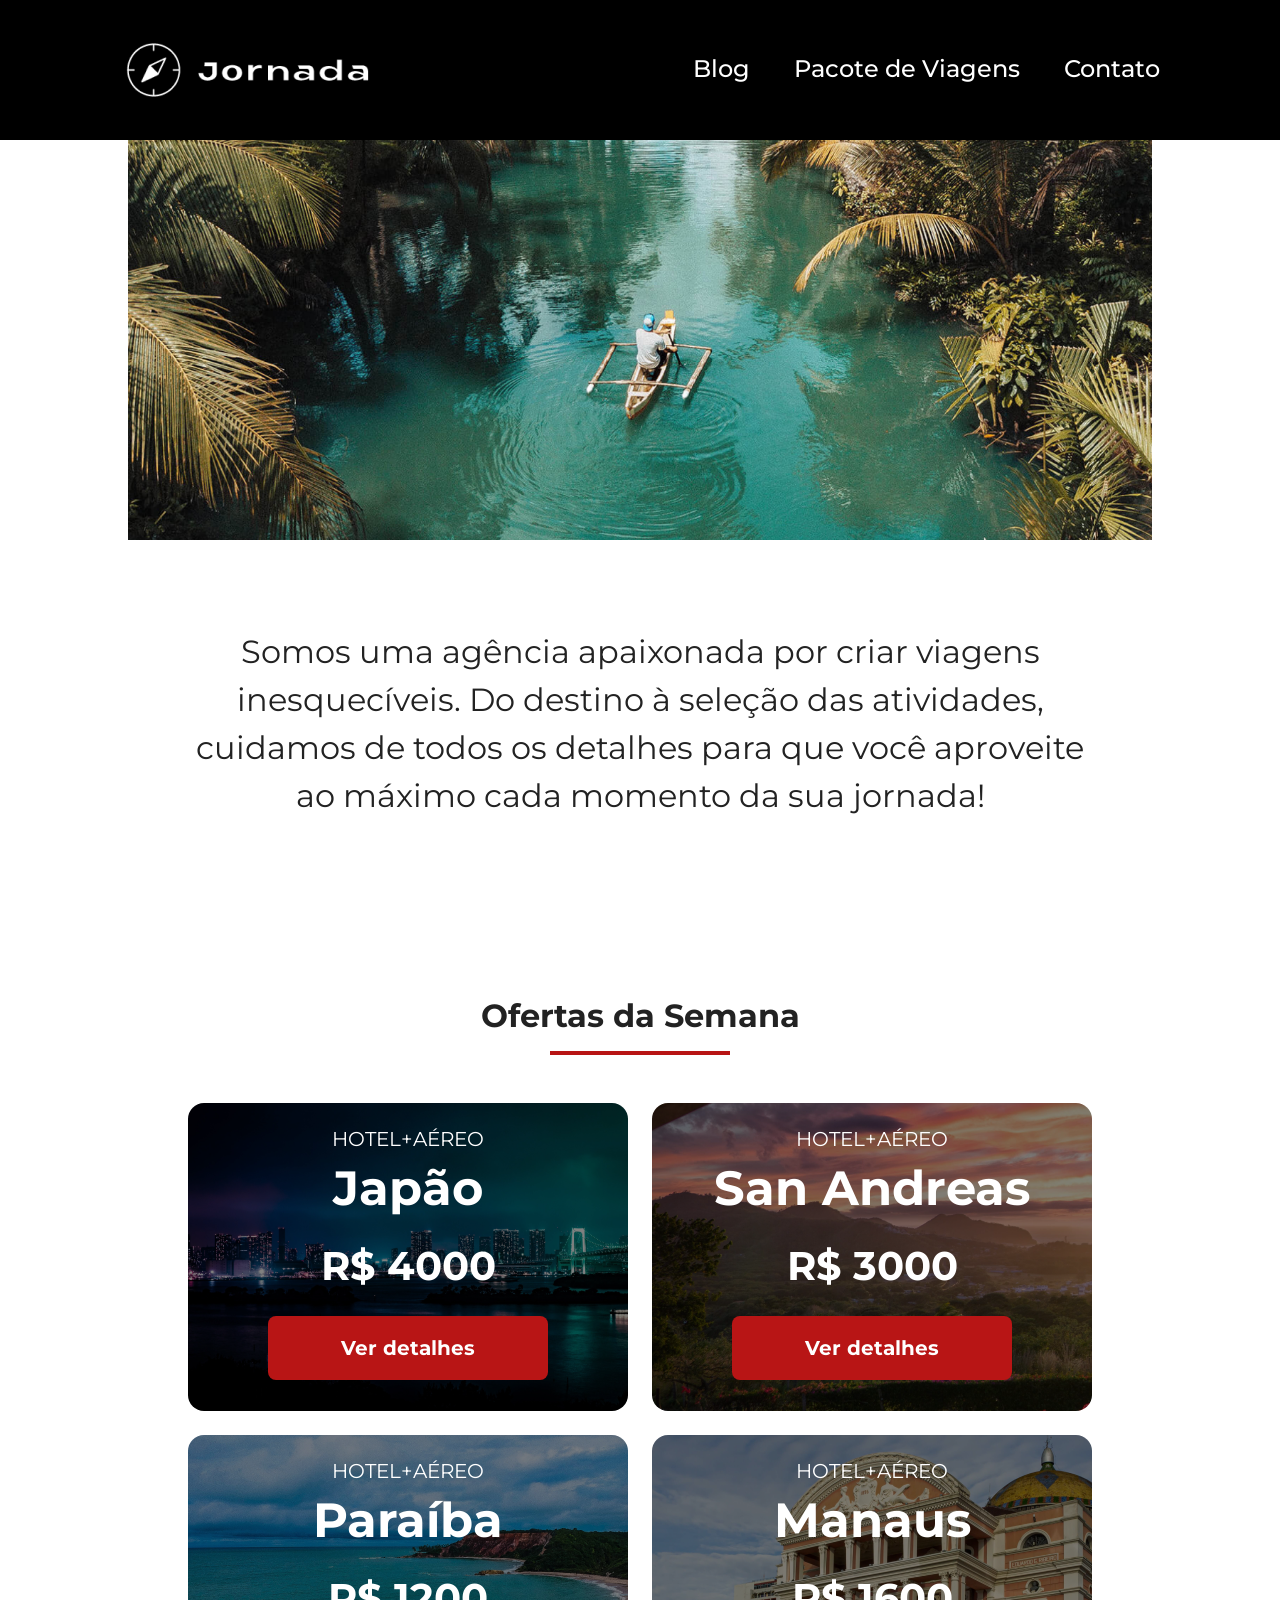
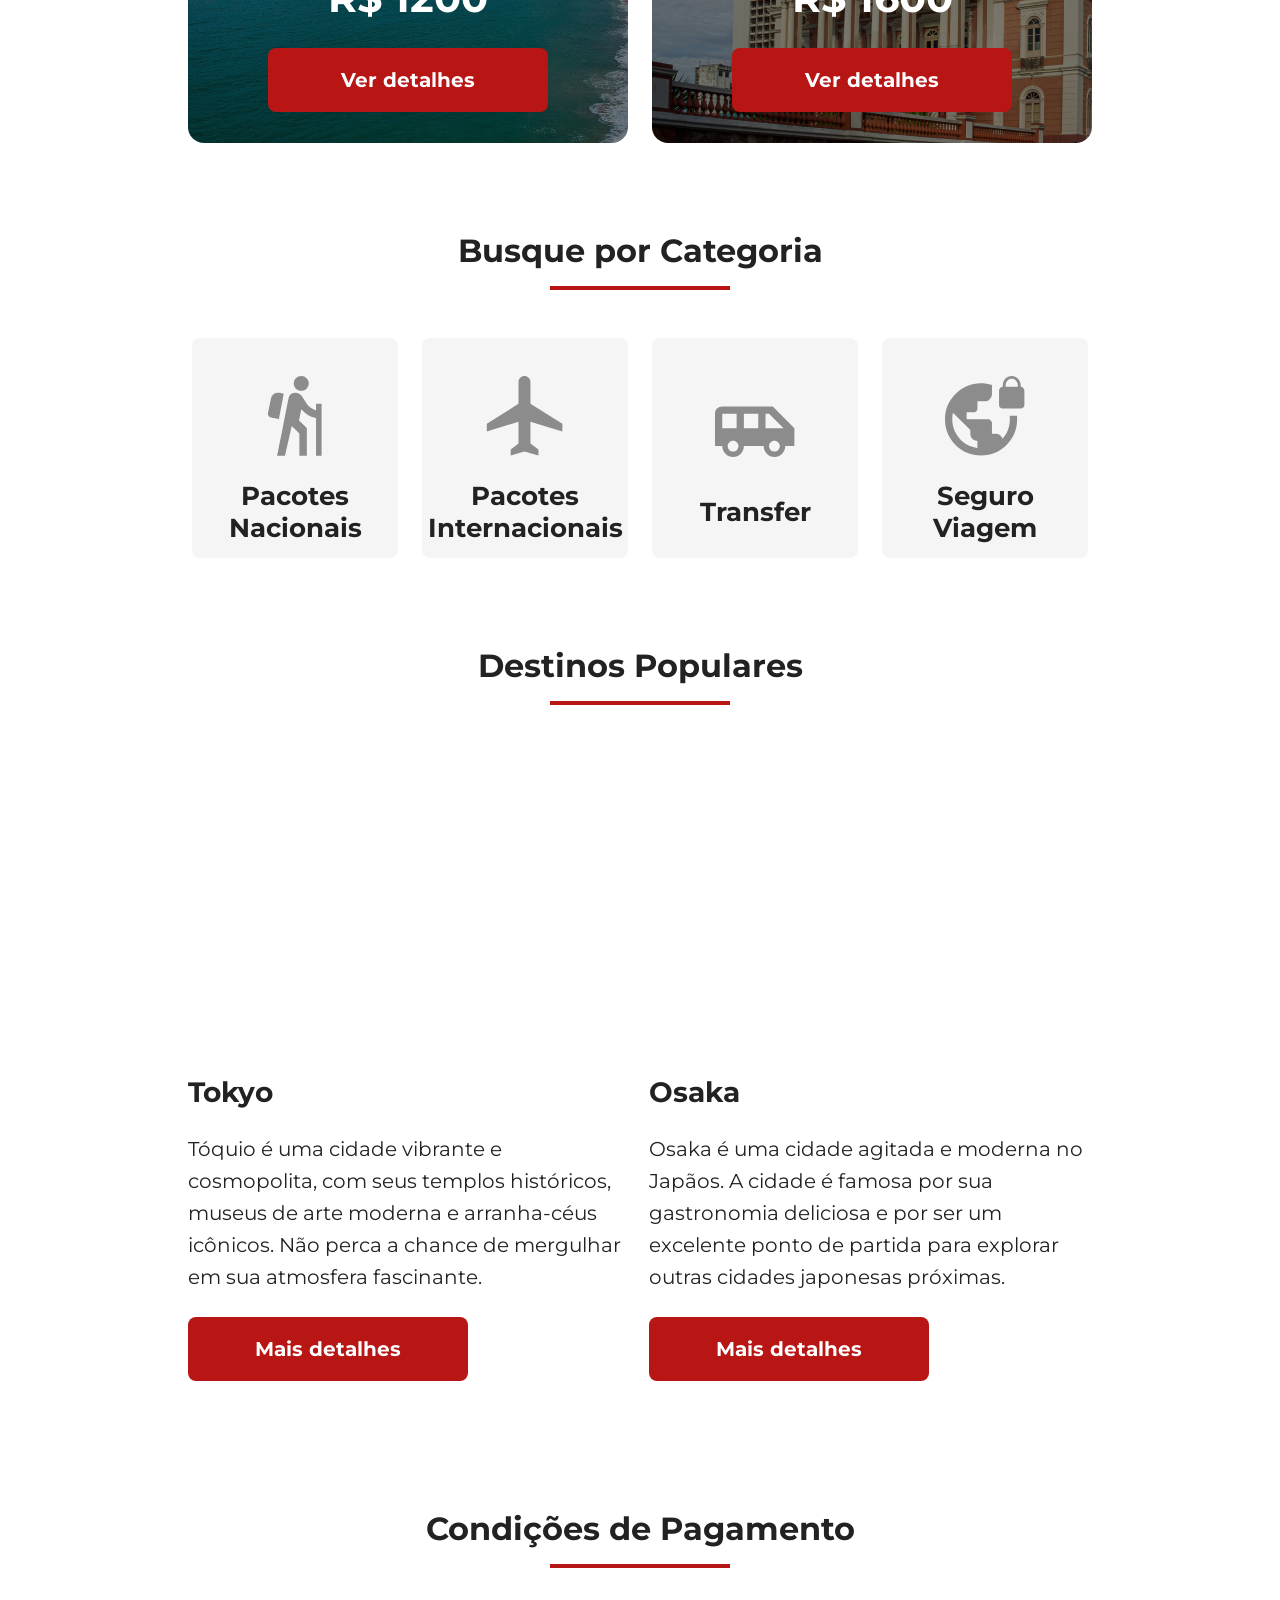
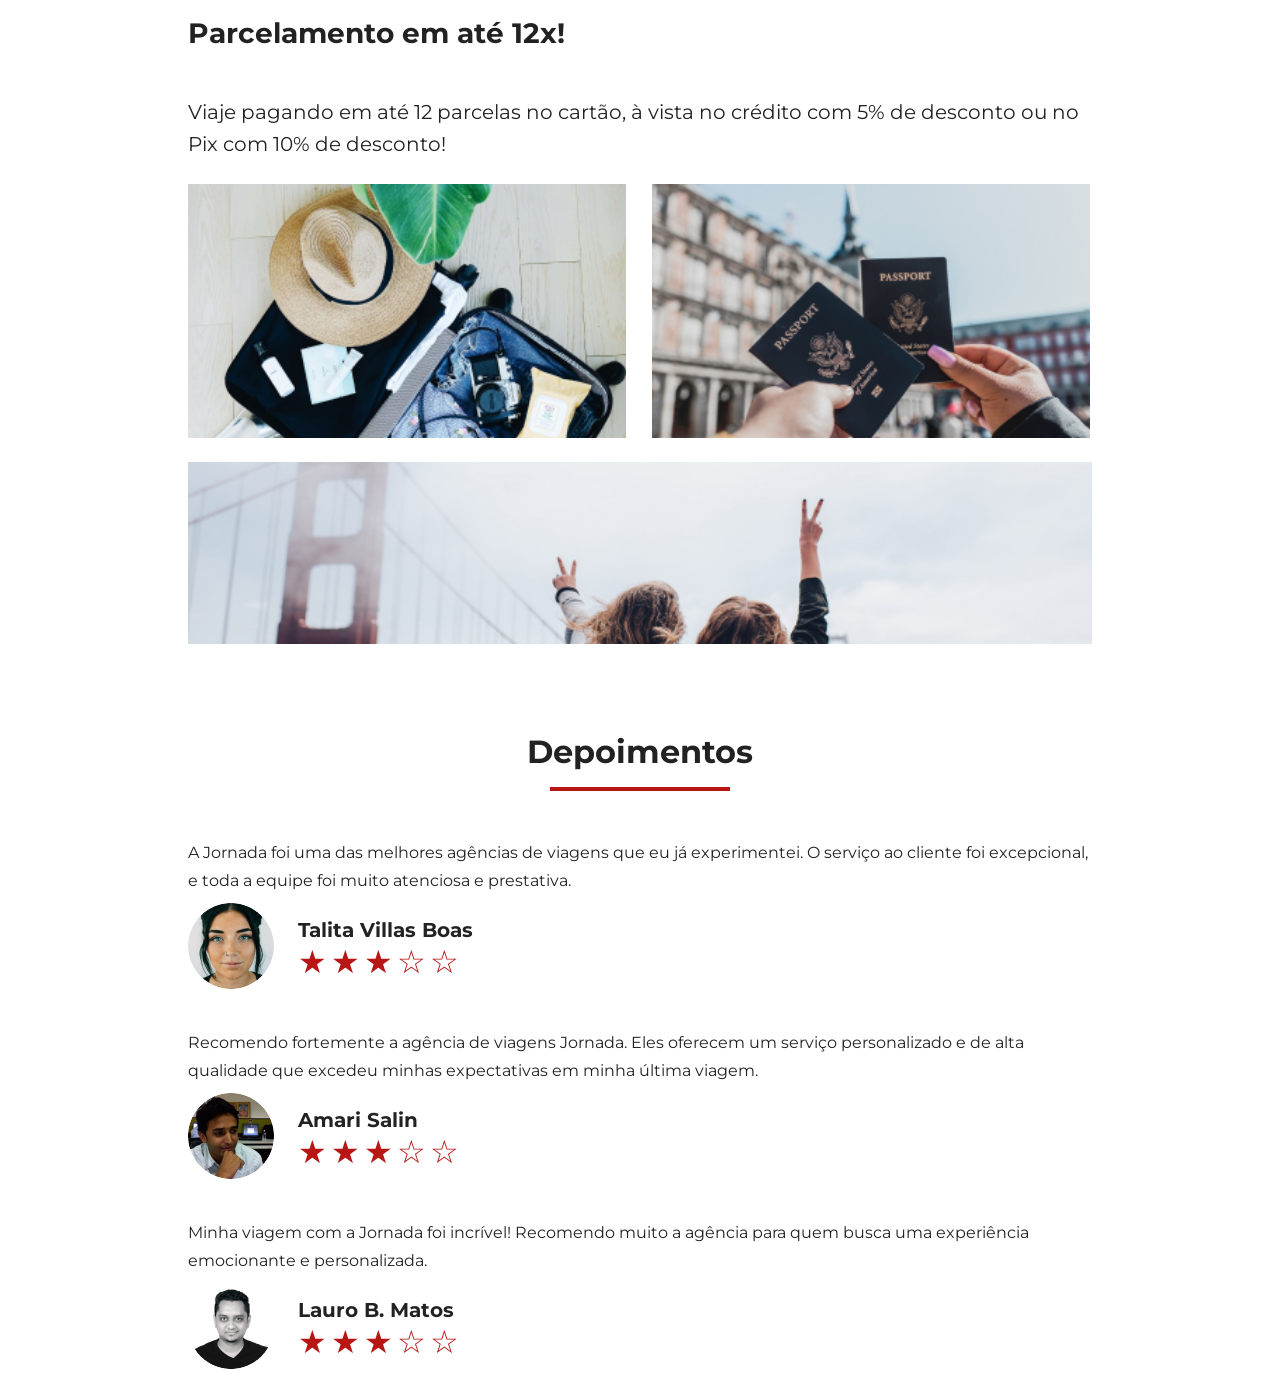
==== index.html @ c91ae0e6 "ajusta CSS global e finaliza estilo Mobile" ====
<!doctype html>
<html lang="pt-BR">
  <head>
    <meta charset="UTF-8" />
    <meta name="viewport" content="width=device-width, initial-scale=1.0" />

    <!-- CSS de estilização personalizada -->
    <link rel="stylesheet" href="./css/style.css" />

    <title>Jornada Viagens</title>
  </head>

  <body>
    <header class="main-header">
      <a class="logo" href="index.html" title="Voltar para a página inicial">
        <img
          class="img-mobile"
          src="./img/bussola-jornada-branca.png"
          alt="Bússola do logo Jornada Viagens na cor branca"
        />
        <img
          class="img-desktop"
          src="./img//bussola-texto-jornada-branca.png"
          alt="Logo Jornada Viagens na cor branca"
        />
      </a>

      <div class="navigation-menu">
        <!-- Checkbox para exibir ou ocultar menu -->
        <label for="menu">
          <img src="./img/menu.png" alt="menu" />
        </label>
        <input type="checkbox" id="menu" hidden />

        <!-- Menu de navegação -->
        <nav>
          <ul class="list-links">
            <li>
              <a href="blog.html" target="_blank" title="Acessar Blog">
                Blog
              </a>
            </li>
            <li>
              <a
                href="pacotes.html"
                target="_blank"
                title="Acessar Pacotes de Viagem"
              >
                Pacote de Viagens
              </a>
            </li>
            <li>
              <a href="contato.html" target="_blank" title="Acessar Contato">
                Contato
              </a>
            </li>
          </ul>
        </nav>
      </div>
    </header>

    <session class="hero">
      <div class="hero-img"></div>
      <h2>
        Somos uma agência apaixonada por criar viagens inesquecíveis. Do destino
        à seleção das atividades, cuidamos de todos os detalhes para que você
        aproveite ao máximo cada momento da sua jornada!
      </h2>
    </session>

    <session class="offers">
      <div class="section-title">
        <h2>Ofertas da Semana</h2>
        <hr />
      </div>

      <div class="offers-cards">
        <article class="card japao">
          <header>
            <p>HOTEL+AÉREO</p>
            <h3>
              Japão <br />
              <span>R$ 4000</span>
            </h3>
          </header>
          <footer>
            <a href="#" class="button">Ver detalhes</a>
          </footer>
        </article>

        <article class="card san-andreas">
          <header>
            <p>HOTEL+AÉREO</p>
            <h3>
              San Andreas <br />
              <span>R$ 3000</span>
            </h3>
          </header>
          <footer>
            <a href="#" class="button">Ver detalhes</a>
          </footer>
        </article>

        <article class="card paraiba">
          <header>
            <p>HOTEL+AÉREO</p>
            <h3>
              Paraíba <br />
              <span>R$ 1200</span>
            </h3>
          </header>
          <footer>
            <a href="#" class="button">Ver detalhes</a>
          </footer>
        </article>

        <article class="card manaus">
          <header>
            <p>HOTEL+AÉREO</p>
            <h3>
              Manaus <br />
              <span>R$ 1600</span>
            </h3>
          </header>
          <footer>
            <a href="#" class="button">Ver detalhes</a>
          </footer>
        </article>
      </div>
    </session>

    <session class="categories">
      <div class="section-title">
        <h2>Busque por Categoria</h2>
        <hr />
      </div>

      <div class="categories-cards">
        <article class="category">
          <a href="#" title="Acessar categoria Pacotes Nacionais">
            <img
              src="./img/icon-pacotes-nacionais.svg"
              alt="Ícone de andarilho"
            />
            <h3 class="content-title">Pacotes Nacionais</h3>
          </a>
        </article>

        <article class="category">
          <a href="#" title="Acessar categoria Pacotes Internacionais">
            <img
              src="./img/icon-pacotes-internacionais.svg"
              alt="Ícone de avião"
            />
            <h3 class="content-title">Pacotes Internacionais</h3>
          </a>
        </article>

        <article class="category">
          <a href="#" title="Acessar categoria Transporte">
            <img src="./img/icon-transfer.svg" alt="Ícone de transporte" />
            <h3 class="content-title">Transfer</h3>
          </a>
        </article>

        <article class="category">
          <a href="#" title="Acessar categoria Seguro Viagem">
            <img src="./img/icon-insurance.svg" alt="Ícone segurança" />
            <h3 class="content-title">Seguro Viagem</h3>
          </a>
        </article>
      </div>
    </session>

    <session class="popular">
      <div class="section-title">
        <h2>Destinos Populares</h2>
        <hr />
      </div>

      <div class="popular-cards">
        <article class="popular-destination">
          <div class="popular-img tokyo"></div>
          <h3 class="content-title">Tokyo</h3>
          <p class="content-text">
            Tóquio é uma cidade vibrante e cosmopolita, com seus templos
            históricos, museus de arte moderna e arranha-céus icônicos. Não
            perca a chance de mergulhar em sua atmosfera fascinante.
          </p>
          <a href="#" title="Acessar mais detalhes de Tokio">Mais detalhes</a>
        </article>

        <article class="popular-destination">
          <div class="popular-img osaka"></div>
          <h3 class="content-title">Osaka</h3>
          <p class="content-text">
            Osaka é uma cidade agitada e moderna no Japãos. A cidade é famosa
            por sua gastronomia deliciosa e por ser um excelente ponto de
            partida para explorar outras cidades japonesas próximas.
          </p>
          <a href="#" title="Acessar mais detalhes de Osaka">Mais detalhes</a>
        </article>
      </div>
    </session>

    <session class="payments">
      <div class="section-title">
        <h2>Condições de Pagamento</h2>
        <hr />
      </div>

      <div class="payments-main">
        <div class="text-content">
          <h3 class="content-title">Parcelamento em até 12x!</h3>
          <p class="content-text">
            Viaje pagando em até 12 parcelas no cartão, à vista no crédito com
            5% de desconto ou no Pix com 10% de desconto!
          </p>
        </div>

        <div class="image-content">
          <div class="image bag"></div>
          <div class="image passport"></div>
          <div class="image people"></div>
        </div>
      </div>
    </session>

    <session class="testimonials">
      <div class="section-title">
        <h2>Depoimentos</h2>
        <hr />
      </div>

      <div class="testemonial-container">
        <article>
          <header>
            <p>
              A Jornada foi uma das melhores agências de viagens que eu já
              experimentei. O serviço ao cliente foi excepcional, e toda a
              equipe foi muito atenciosa e prestativa.
            </p>
          </header>
          <footer>
            <img
              src="./img/Avatar Talita.png"
              alt="Avatar de Talita Villas Boas"
            />
            <div class="profile-content">
              <h4>Talita Villas Boas</h4>
              <div class="rating">
                <span class="star">★</span>
                <span class="star">★</span>
                <span class="star">★</span>
                <span class="star">☆</span>
                <span class="star">☆</span>
              </div>
            </div>
          </footer>
        </article>
        <article>
          <header>
            <p>
              Recomendo fortemente a agência de viagens Jornada. Eles oferecem
              um serviço personalizado e de alta qualidade que excedeu minhas
              expectativas em minha última viagem.
            </p>
          </header>
          <footer>
            <img src="./img/Avatar Amari.png" alt="Avatar de Amari Salin" />
            <div class="profile-content">
              <h4>Amari Salin</h4>
              <div class="rating">
                <span class="star">★</span>
                <span class="star">★</span>
                <span class="star">★</span>
                <span class="star">☆</span>
                <span class="star">☆</span>
              </div>
            </div>
          </footer>
        </article>
        <article>
          <header>
            <p>
              Minha viagem com a Jornada foi incrível! Recomendo muito a agência
              para quem busca uma experiência emocionante e personalizada.
            </p>
          </header>
          <footer>
            <img src="./img/Avatar Lauro.png" alt="Avatar de Lauro B. Matos" />
            <div class="profile-content">
              <h4>Lauro B. Matos</h4>
              <div class="rating">
                <span class="star">★</span>
                <span class="star">★</span>
                <span class="star">★</span>
                <span class="star">☆</span>
                <span class="star">☆</span>
              </div>
            </div>
          </footer>
        </article>
      </div>
    </session>
  </body>
</html>
---- css/style.css ----
@import url(./global.css);
@import url(./header.css);
@import url(./hero.css);
@import url(./offers.css);
@import url(./categories.css);
@import url(./populares.css);
@import url(./payments.css);
@import url(./testemonials.css);
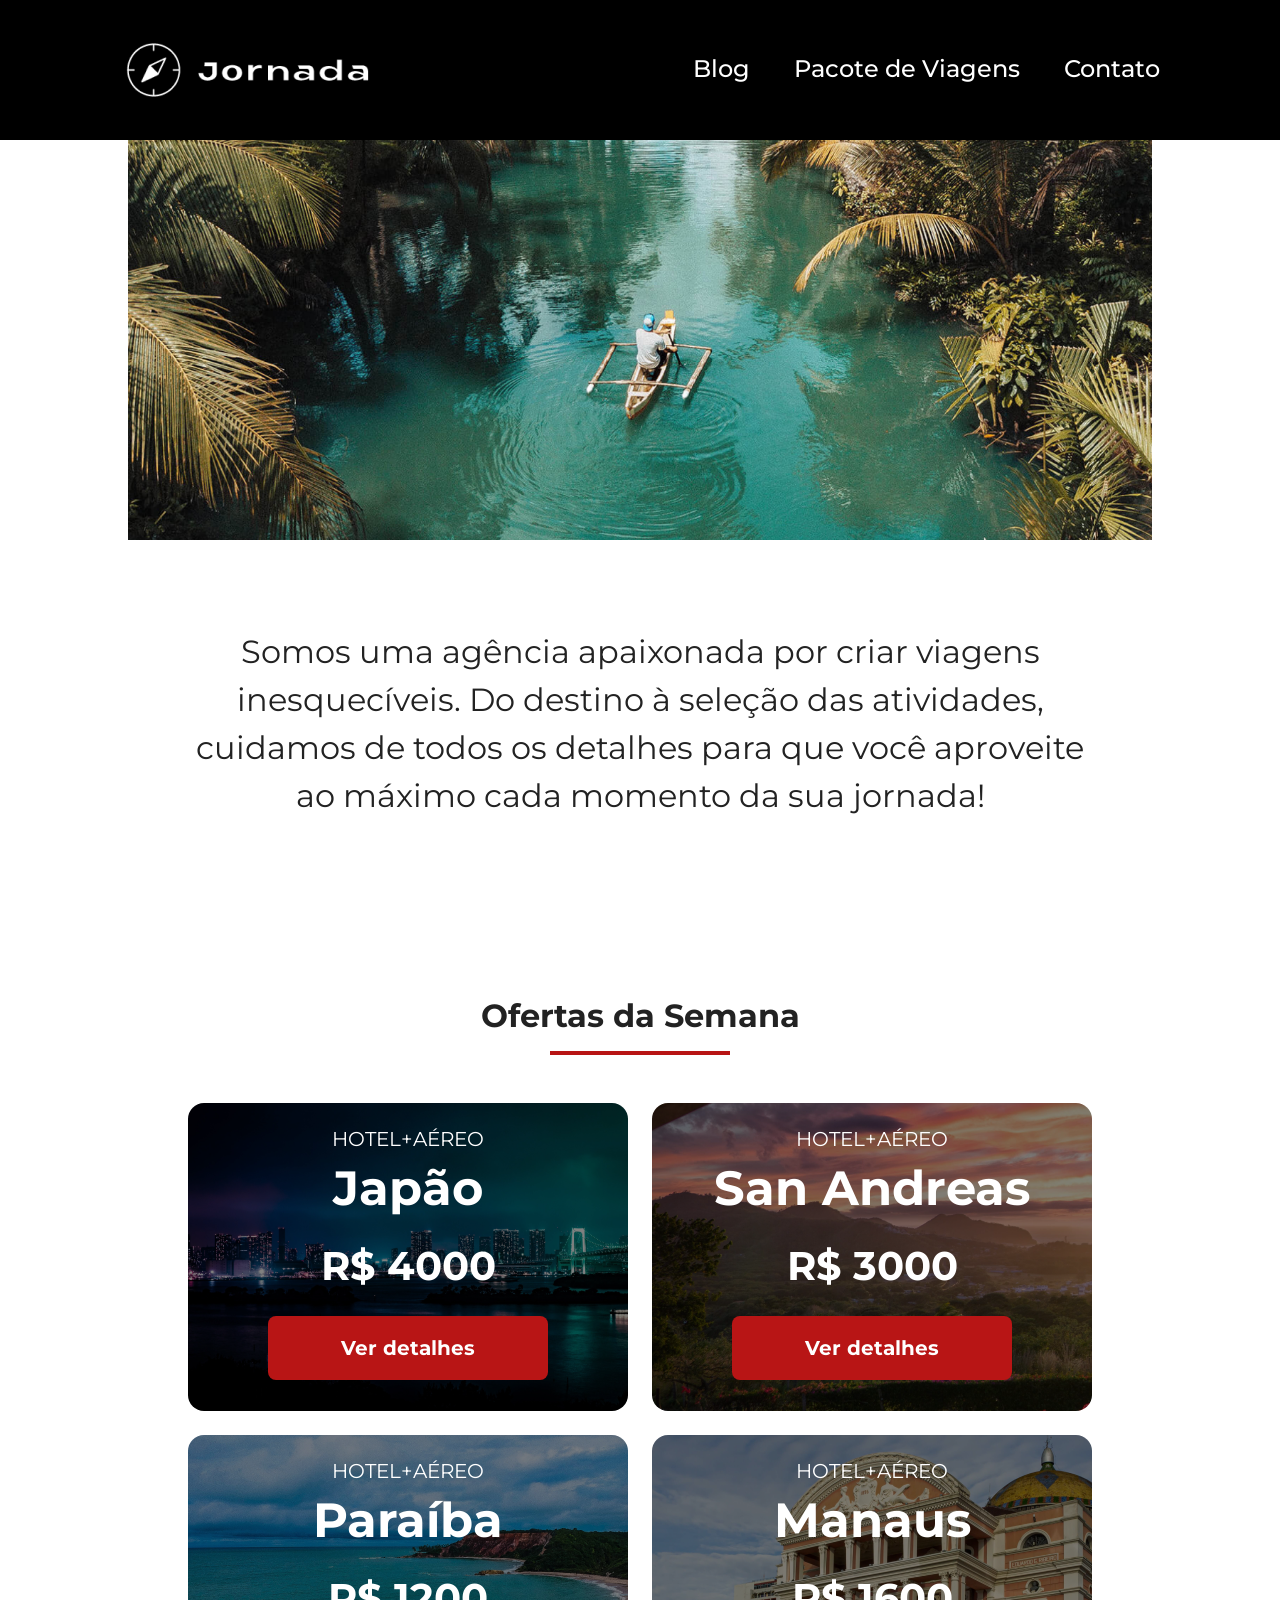
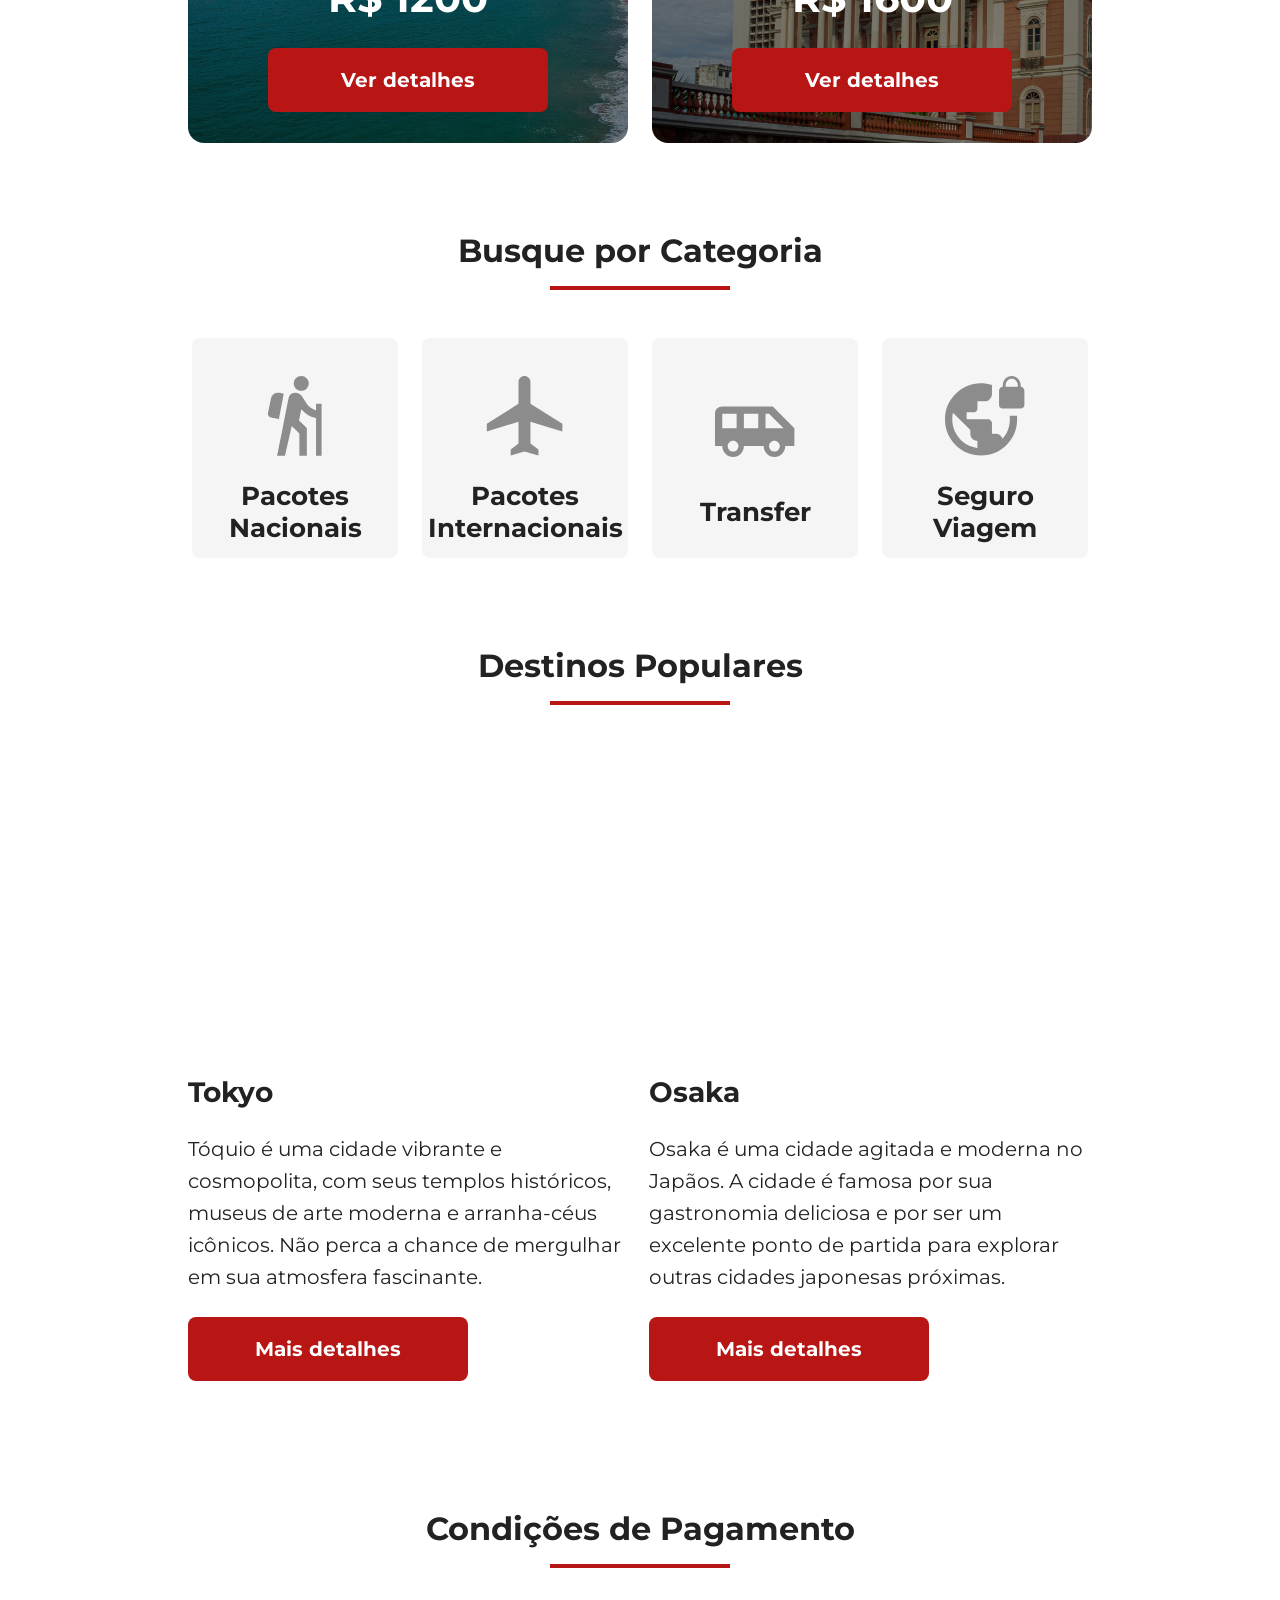
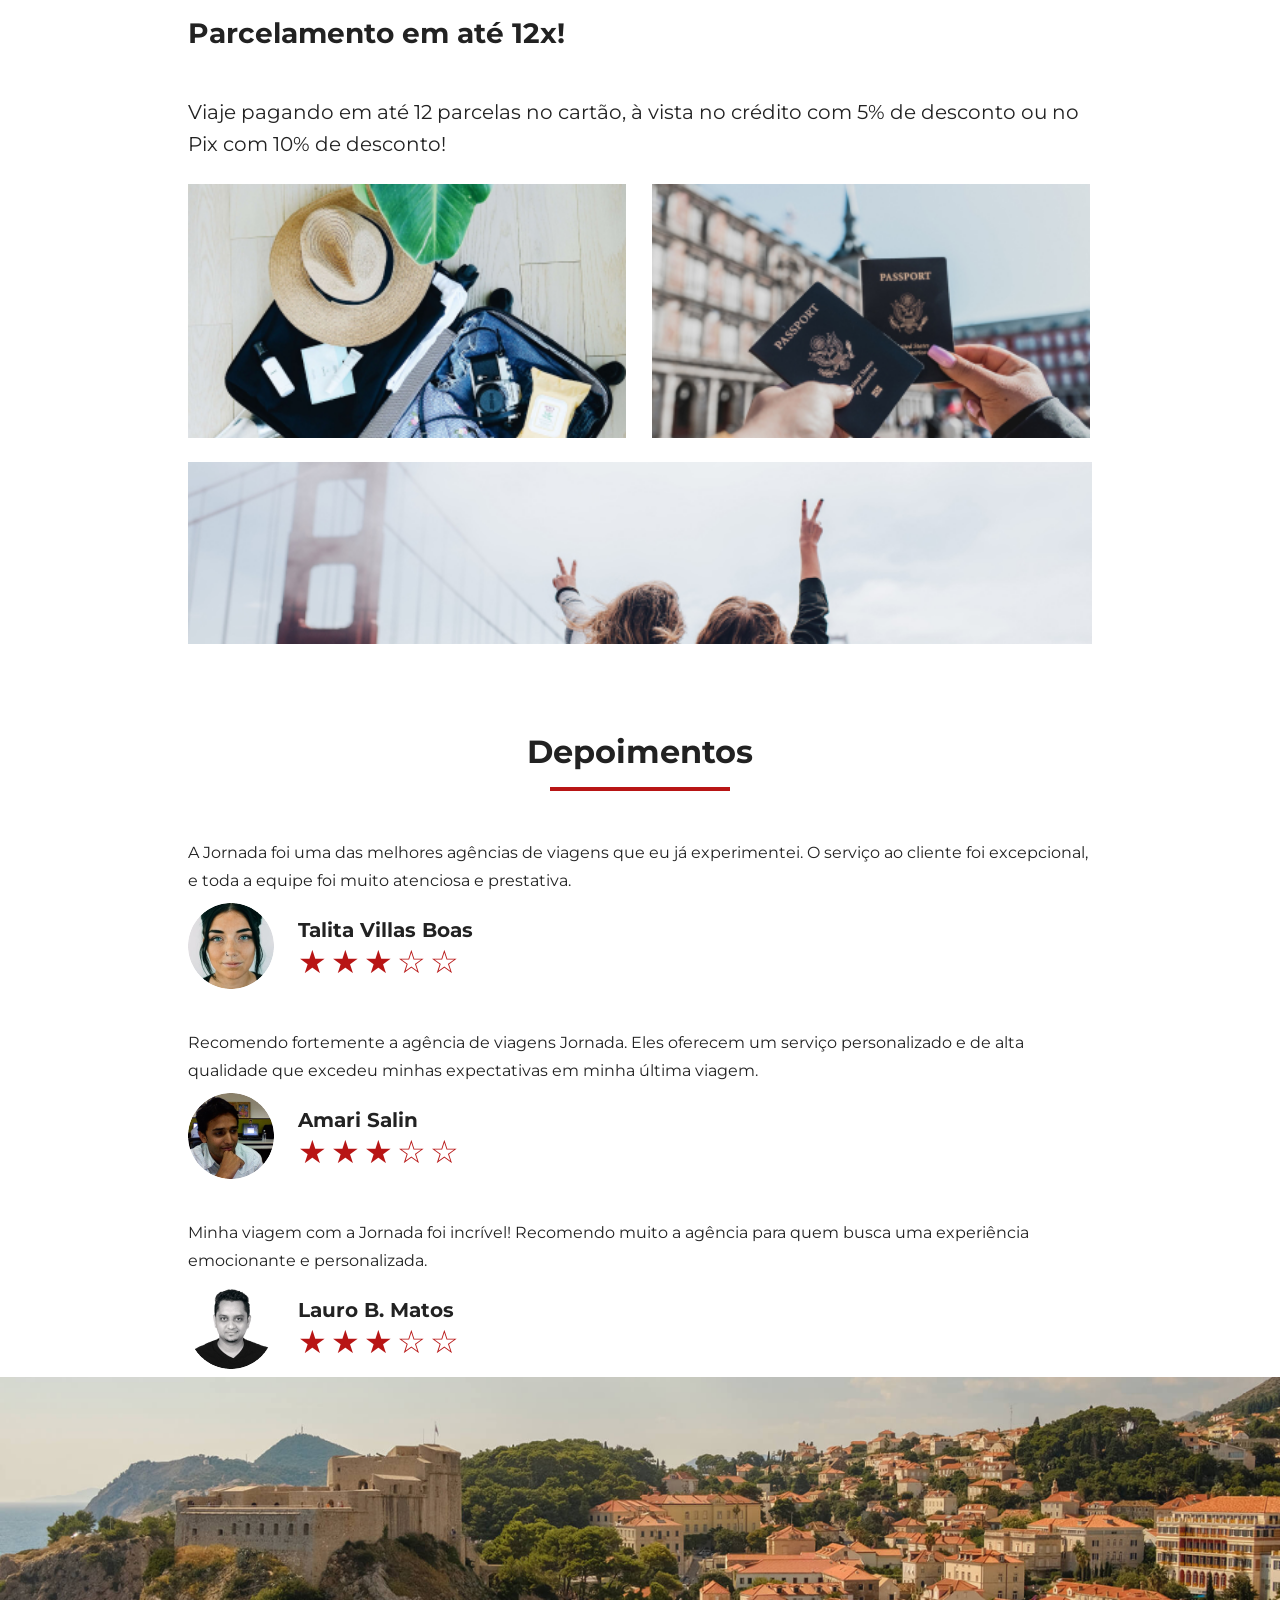
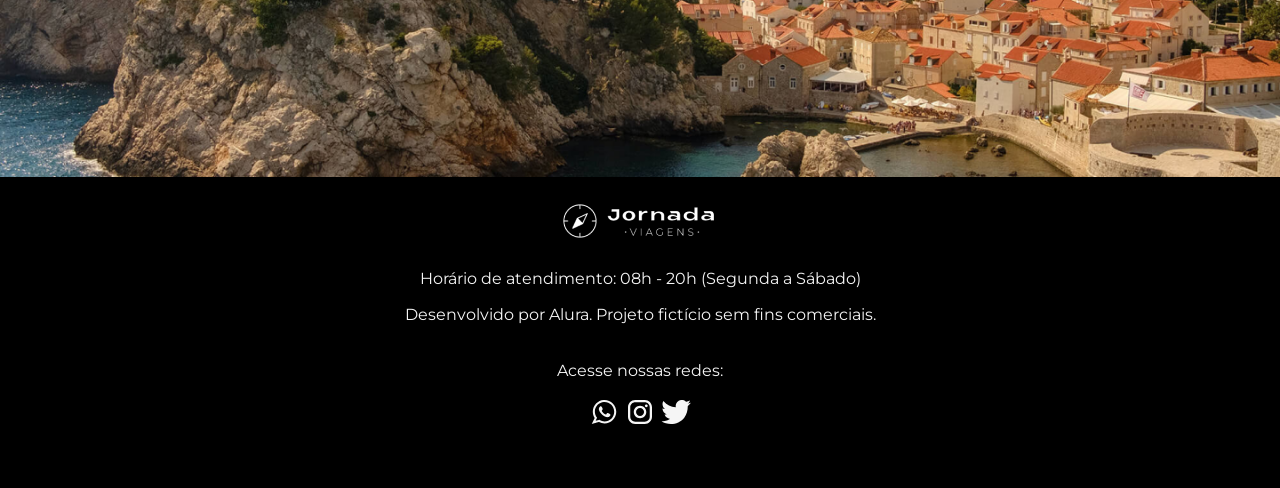
==== commit 3a119870: "Cria imagem e rodape mobile" ====
--- a/index.html
+++ b/index.html
@@ -303,5 +303,28 @@
         </article>
       </div>
     </session>
+
+    <footer class="footer">
+      <div class="footer-img"></div>
+      <div class="footer-container">
+        <div class="footer-info">
+          <img
+            src="./img/Logo-branco.png"
+            alt="Logo do Jornada Viagens branco"
+          />
+          <p>Horário de atendimento: 08h - 20h (Segunda a Sábado)</p>
+          <p>Desenvolvido por Alura. Projeto fictício sem fins comerciais.</p>
+        </div>
+
+        <div class="social">
+          <p>Acesse nossas redes:</p>
+          <div class="social-icons">
+            <img src="./img/whatsapp-icon.svg" alt="Ícone do WhatsApp" />
+            <img src="./img/instagram-icon.svg" alt="Ícone do Instagram" />
+            <img src="./img/twiter-icon.svg" alt="ícone do Twiter" />
+          </div>
+        </div>
+      </div>
+    </footer>
   </body>
 </html>
--- a/css/style.css
+++ b/css/style.css
@@ -6,3 +6,4 @@
 @import url(./populares.css);
 @import url(./payments.css);
 @import url(./testemonials.css);
+@import url(./footer.css);
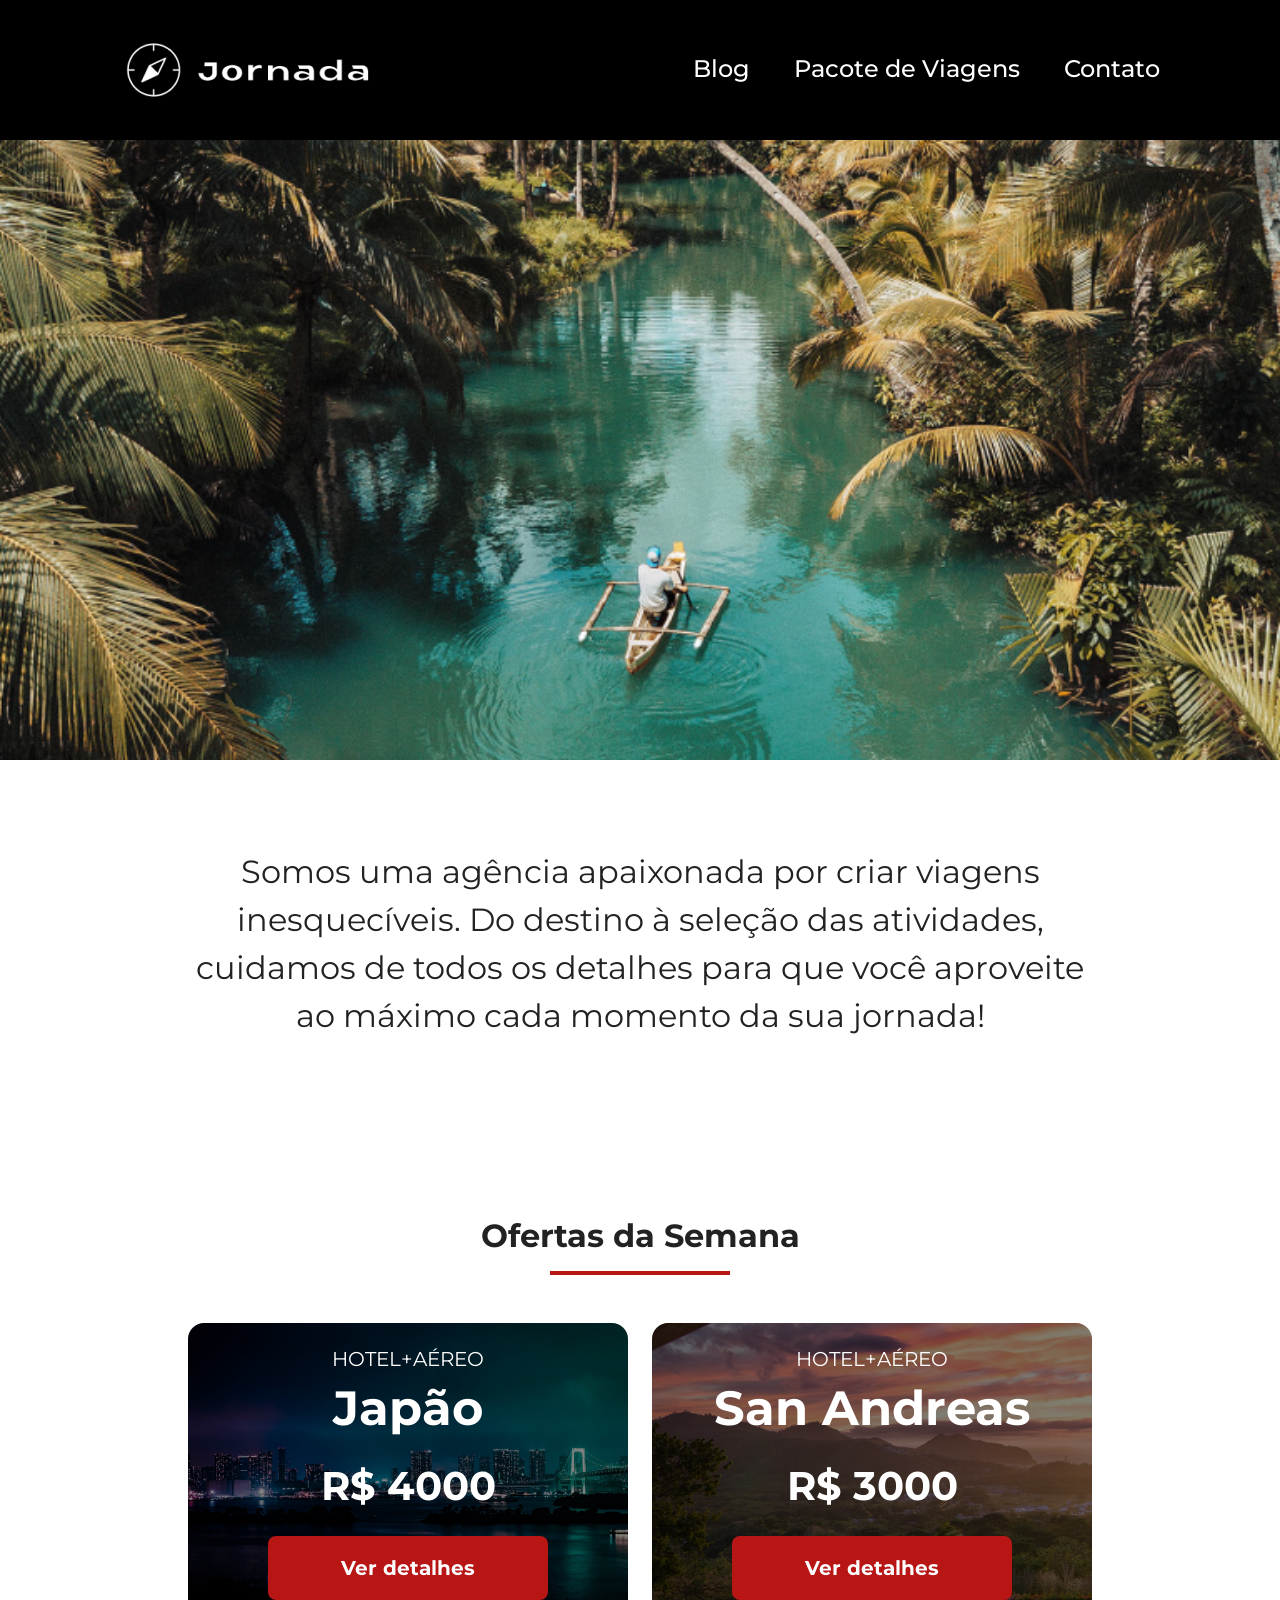
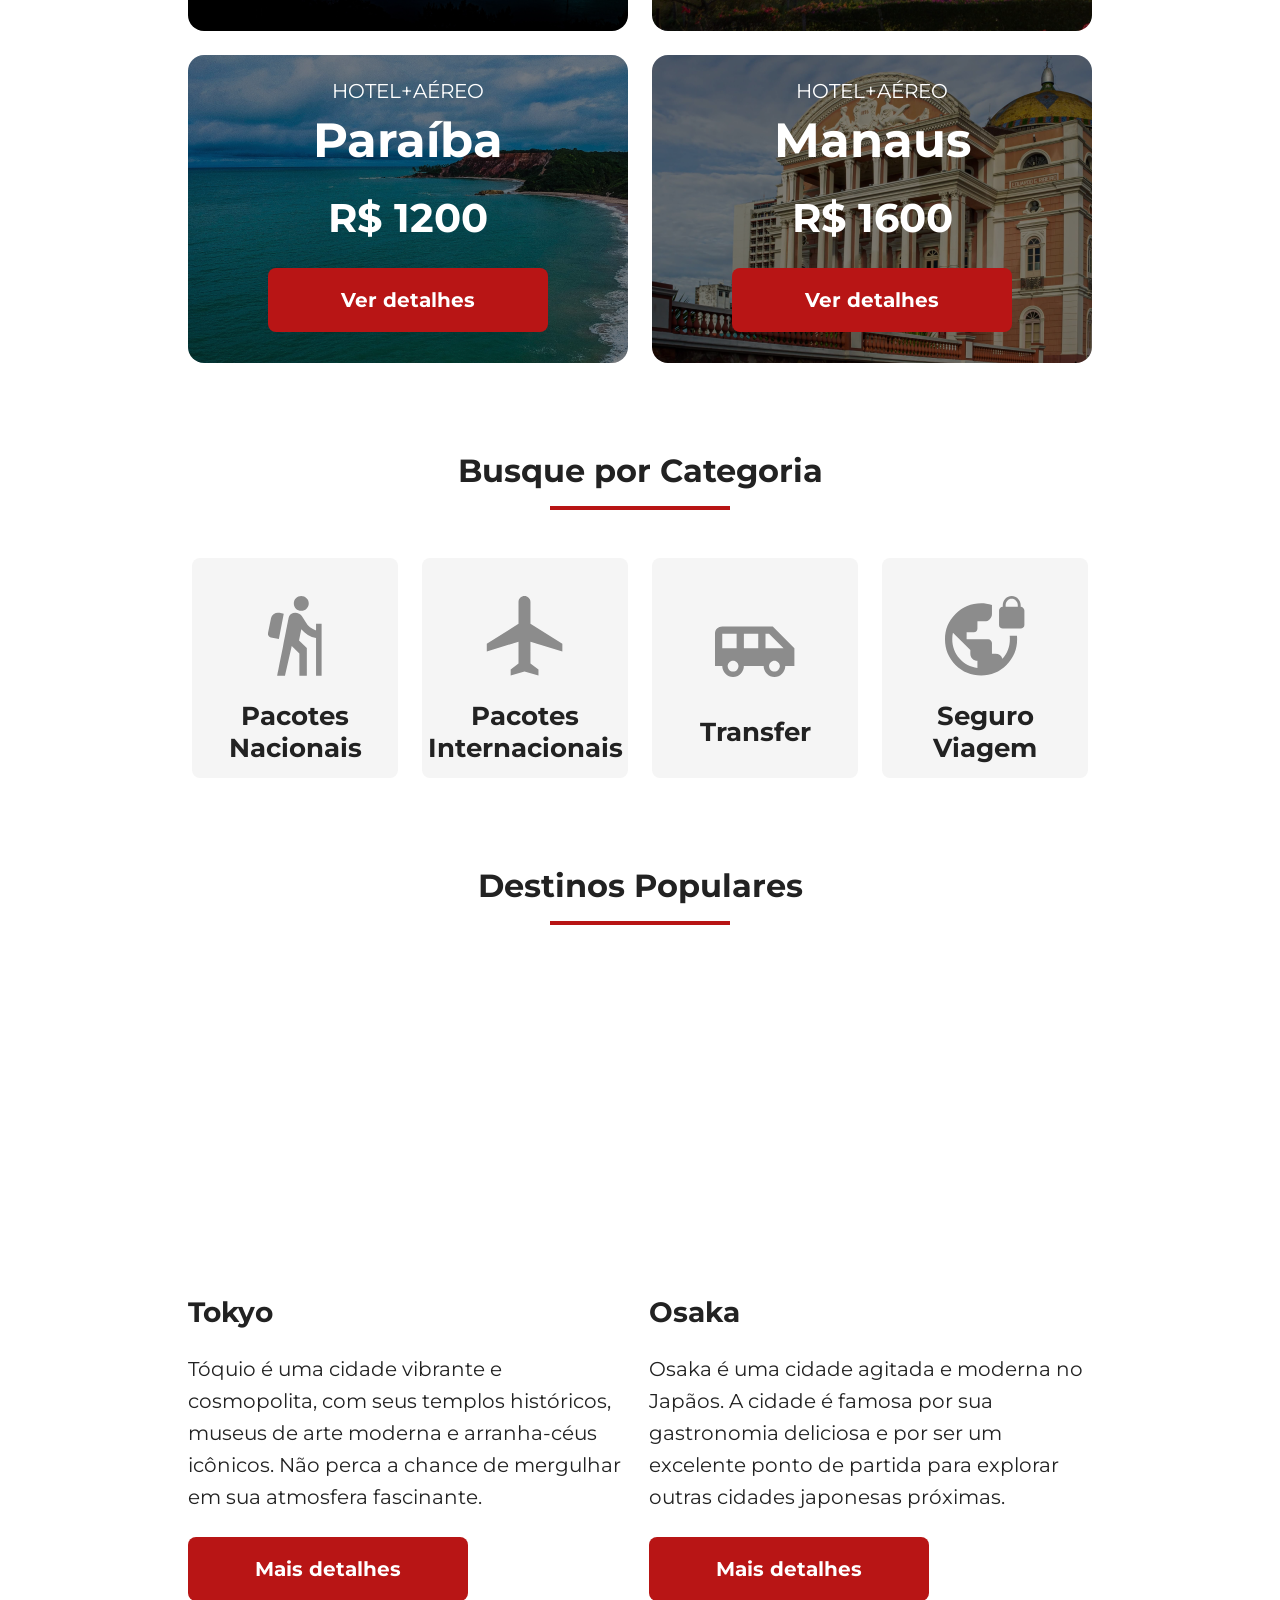
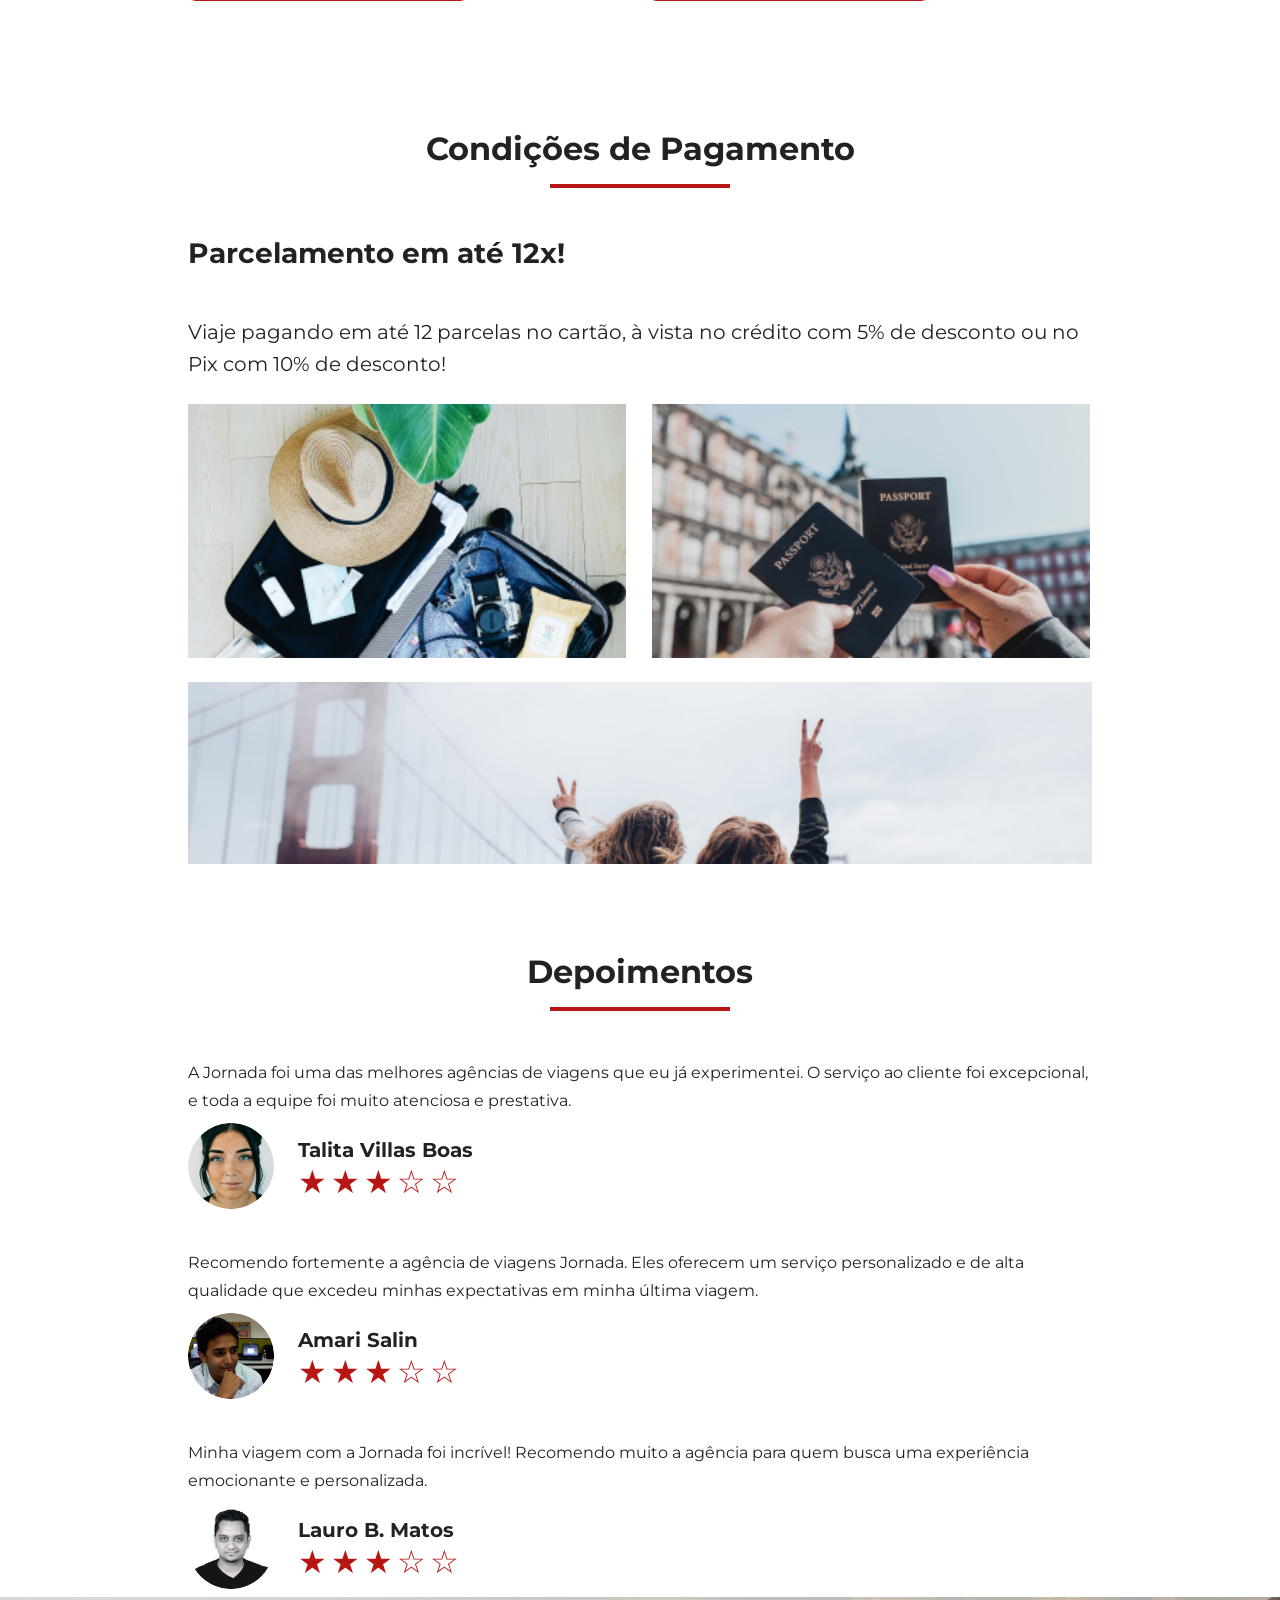
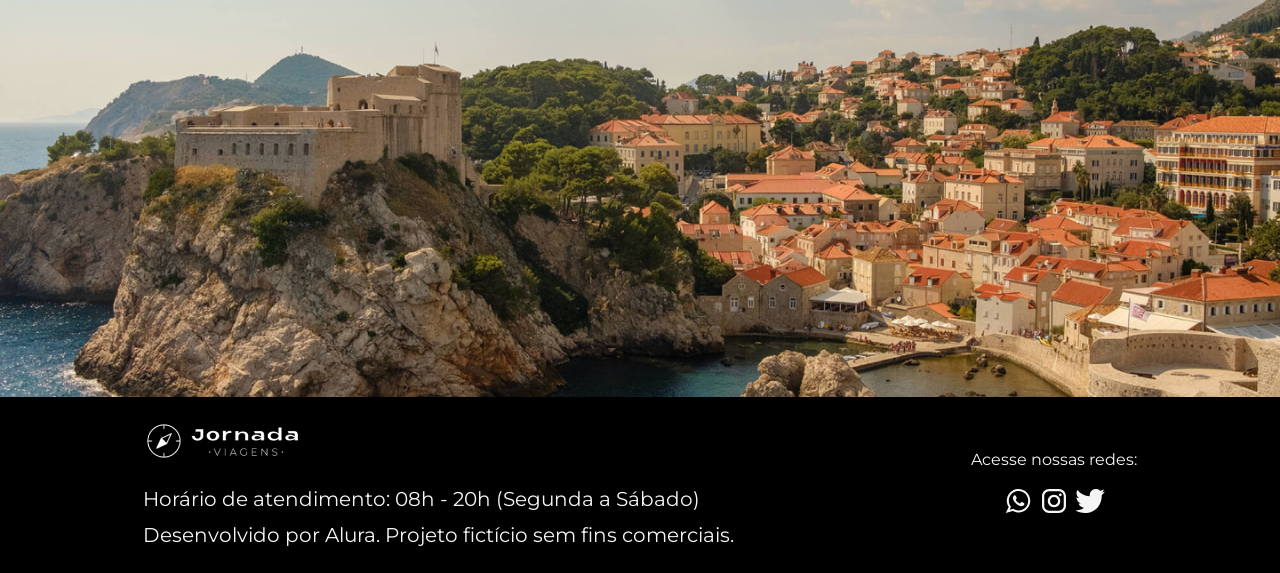
==== commit c47380ee: "Ajustes de layout para o rodapé" ====
--- a/index.html
+++ b/index.html
@@ -59,250 +59,256 @@
       </div>
     </header>
 
-    <session class="hero">
-      <div class="hero-img"></div>
-      <h2>
-        Somos uma agência apaixonada por criar viagens inesquecíveis. Do destino
-        à seleção das atividades, cuidamos de todos os detalhes para que você
-        aproveite ao máximo cada momento da sua jornada!
-      </h2>
-    </session>
-
-    <session class="offers">
-      <div class="section-title">
-        <h2>Ofertas da Semana</h2>
-        <hr />
-      </div>
-
-      <div class="offers-cards">
-        <article class="card japao">
-          <header>
-            <p>HOTEL+AÉREO</p>
-            <h3>
-              Japão <br />
-              <span>R$ 4000</span>
-            </h3>
-          </header>
-          <footer>
-            <a href="#" class="button">Ver detalhes</a>
-          </footer>
-        </article>
-
-        <article class="card san-andreas">
-          <header>
-            <p>HOTEL+AÉREO</p>
-            <h3>
-              San Andreas <br />
-              <span>R$ 3000</span>
-            </h3>
-          </header>
-          <footer>
-            <a href="#" class="button">Ver detalhes</a>
-          </footer>
-        </article>
-
-        <article class="card paraiba">
-          <header>
-            <p>HOTEL+AÉREO</p>
-            <h3>
-              Paraíba <br />
-              <span>R$ 1200</span>
-            </h3>
-          </header>
-          <footer>
-            <a href="#" class="button">Ver detalhes</a>
-          </footer>
-        </article>
-
-        <article class="card manaus">
-          <header>
-            <p>HOTEL+AÉREO</p>
-            <h3>
-              Manaus <br />
-              <span>R$ 1600</span>
-            </h3>
-          </header>
-          <footer>
-            <a href="#" class="button">Ver detalhes</a>
-          </footer>
-        </article>
-      </div>
-    </session>
-
-    <session class="categories">
-      <div class="section-title">
-        <h2>Busque por Categoria</h2>
-        <hr />
-      </div>
-
-      <div class="categories-cards">
-        <article class="category">
-          <a href="#" title="Acessar categoria Pacotes Nacionais">
-            <img
-              src="./img/icon-pacotes-nacionais.svg"
-              alt="Ícone de andarilho"
-            />
-            <h3 class="content-title">Pacotes Nacionais</h3>
-          </a>
-        </article>
-
-        <article class="category">
-          <a href="#" title="Acessar categoria Pacotes Internacionais">
-            <img
-              src="./img/icon-pacotes-internacionais.svg"
-              alt="Ícone de avião"
-            />
-            <h3 class="content-title">Pacotes Internacionais</h3>
-          </a>
-        </article>
-
-        <article class="category">
-          <a href="#" title="Acessar categoria Transporte">
-            <img src="./img/icon-transfer.svg" alt="Ícone de transporte" />
-            <h3 class="content-title">Transfer</h3>
-          </a>
-        </article>
-
-        <article class="category">
-          <a href="#" title="Acessar categoria Seguro Viagem">
-            <img src="./img/icon-insurance.svg" alt="Ícone segurança" />
-            <h3 class="content-title">Seguro Viagem</h3>
-          </a>
-        </article>
-      </div>
-    </session>
-
-    <session class="popular">
-      <div class="section-title">
-        <h2>Destinos Populares</h2>
-        <hr />
-      </div>
-
-      <div class="popular-cards">
-        <article class="popular-destination">
-          <div class="popular-img tokyo"></div>
-          <h3 class="content-title">Tokyo</h3>
-          <p class="content-text">
-            Tóquio é uma cidade vibrante e cosmopolita, com seus templos
-            históricos, museus de arte moderna e arranha-céus icônicos. Não
-            perca a chance de mergulhar em sua atmosfera fascinante.
-          </p>
-          <a href="#" title="Acessar mais detalhes de Tokio">Mais detalhes</a>
-        </article>
-
-        <article class="popular-destination">
-          <div class="popular-img osaka"></div>
-          <h3 class="content-title">Osaka</h3>
-          <p class="content-text">
-            Osaka é uma cidade agitada e moderna no Japãos. A cidade é famosa
-            por sua gastronomia deliciosa e por ser um excelente ponto de
-            partida para explorar outras cidades japonesas próximas.
-          </p>
-          <a href="#" title="Acessar mais detalhes de Osaka">Mais detalhes</a>
-        </article>
-      </div>
-    </session>
-
-    <session class="payments">
-      <div class="section-title">
-        <h2>Condições de Pagamento</h2>
-        <hr />
-      </div>
-
-      <div class="payments-main">
-        <div class="text-content">
-          <h3 class="content-title">Parcelamento em até 12x!</h3>
-          <p class="content-text">
-            Viaje pagando em até 12 parcelas no cartão, à vista no crédito com
-            5% de desconto ou no Pix com 10% de desconto!
-          </p>
-        </div>
-
-        <div class="image-content">
-          <div class="image bag"></div>
-          <div class="image passport"></div>
-          <div class="image people"></div>
-        </div>
-      </div>
-    </session>
-
-    <session class="testimonials">
-      <div class="section-title">
-        <h2>Depoimentos</h2>
-        <hr />
-      </div>
-
-      <div class="testemonial-container">
-        <article>
-          <header>
-            <p>
-              A Jornada foi uma das melhores agências de viagens que eu já
-              experimentei. O serviço ao cliente foi excepcional, e toda a
-              equipe foi muito atenciosa e prestativa.
+    <main>
+      <session class="hero">
+        <div class="hero-img"></div>
+        <h2>
+          Somos uma agência apaixonada por criar viagens inesquecíveis. Do
+          destino à seleção das atividades, cuidamos de todos os detalhes para
+          que você aproveite ao máximo cada momento da sua jornada!
+        </h2>
+      </session>
+
+      <session class="offers">
+        <div class="section-title">
+          <h2>Ofertas da Semana</h2>
+          <hr />
+        </div>
+
+        <div class="offers-cards">
+          <article class="card japao">
+            <header>
+              <p>HOTEL+AÉREO</p>
+              <h3>
+                Japão <br />
+                <span>R$ 4000</span>
+              </h3>
+            </header>
+            <footer>
+              <a href="#" class="button">Ver detalhes</a>
+            </footer>
+          </article>
+
+          <article class="card san-andreas">
+            <header>
+              <p>HOTEL+AÉREO</p>
+              <h3>
+                San Andreas <br />
+                <span>R$ 3000</span>
+              </h3>
+            </header>
+            <footer>
+              <a href="#" class="button">Ver detalhes</a>
+            </footer>
+          </article>
+
+          <article class="card paraiba">
+            <header>
+              <p>HOTEL+AÉREO</p>
+              <h3>
+                Paraíba <br />
+                <span>R$ 1200</span>
+              </h3>
+            </header>
+            <footer>
+              <a href="#" class="button">Ver detalhes</a>
+            </footer>
+          </article>
+
+          <article class="card manaus">
+            <header>
+              <p>HOTEL+AÉREO</p>
+              <h3>
+                Manaus <br />
+                <span>R$ 1600</span>
+              </h3>
+            </header>
+            <footer>
+              <a href="#" class="button">Ver detalhes</a>
+            </footer>
+          </article>
+        </div>
+      </session>
+
+      <session class="categories">
+        <div class="section-title">
+          <h2>Busque por Categoria</h2>
+          <hr />
+        </div>
+
+        <div class="categories-cards">
+          <article class="category">
+            <a href="#" title="Acessar categoria Pacotes Nacionais">
+              <img
+                src="./img/icon-pacotes-nacionais.svg"
+                alt="Ícone de andarilho"
+              />
+              <h3 class="content-title">Pacotes Nacionais</h3>
+            </a>
+          </article>
+
+          <article class="category">
+            <a href="#" title="Acessar categoria Pacotes Internacionais">
+              <img
+                src="./img/icon-pacotes-internacionais.svg"
+                alt="Ícone de avião"
+              />
+              <h3 class="content-title">Pacotes Internacionais</h3>
+            </a>
+          </article>
+
+          <article class="category">
+            <a href="#" title="Acessar categoria Transporte">
+              <img src="./img/icon-transfer.svg" alt="Ícone de transporte" />
+              <h3 class="content-title">Transfer</h3>
+            </a>
+          </article>
+
+          <article class="category">
+            <a href="#" title="Acessar categoria Seguro Viagem">
+              <img src="./img/icon-insurance.svg" alt="Ícone segurança" />
+              <h3 class="content-title">Seguro Viagem</h3>
+            </a>
+          </article>
+        </div>
+      </session>
+
+      <session class="popular">
+        <div class="section-title">
+          <h2>Destinos Populares</h2>
+          <hr />
+        </div>
+
+        <div class="popular-cards">
+          <article class="popular-destination">
+            <div class="popular-img tokyo"></div>
+            <h3 class="content-title">Tokyo</h3>
+            <p class="content-text">
+              Tóquio é uma cidade vibrante e cosmopolita, com seus templos
+              históricos, museus de arte moderna e arranha-céus icônicos. Não
+              perca a chance de mergulhar em sua atmosfera fascinante.
             </p>
-          </header>
-          <footer>
-            <img
-              src="./img/Avatar Talita.png"
-              alt="Avatar de Talita Villas Boas"
-            />
-            <div class="profile-content">
-              <h4>Talita Villas Boas</h4>
-              <div class="rating">
-                <span class="star">★</span>
-                <span class="star">★</span>
-                <span class="star">★</span>
-                <span class="star">☆</span>
-                <span class="star">☆</span>
+            <a href="#" title="Acessar mais detalhes de Tokio">Mais detalhes</a>
+          </article>
+
+          <article class="popular-destination">
+            <div class="popular-img osaka"></div>
+            <h3 class="content-title">Osaka</h3>
+            <p class="content-text">
+              Osaka é uma cidade agitada e moderna no Japãos. A cidade é famosa
+              por sua gastronomia deliciosa e por ser um excelente ponto de
+              partida para explorar outras cidades japonesas próximas.
+            </p>
+            <a href="#" title="Acessar mais detalhes de Osaka">Mais detalhes</a>
+          </article>
+        </div>
+      </session>
+
+      <session class="payments">
+        <div class="section-title">
+          <h2>Condições de Pagamento</h2>
+          <hr />
+        </div>
+
+        <div class="payments-main">
+          <div class="text-content">
+            <h3 class="content-title">Parcelamento em até 12x!</h3>
+            <p class="content-text">
+              Viaje pagando em até 12 parcelas no cartão, à vista no crédito com
+              5% de desconto ou no Pix com 10% de desconto!
+            </p>
+          </div>
+
+          <div class="image-content">
+            <div class="image bag"></div>
+            <div class="image passport"></div>
+            <div class="image people"></div>
+          </div>
+        </div>
+      </session>
+
+      <session class="testimonials">
+        <div class="section-title">
+          <h2>Depoimentos</h2>
+          <hr />
+        </div>
+
+        <div class="testemonial-container">
+          <article>
+            <header>
+              <p>
+                A Jornada foi uma das melhores agências de viagens que eu já
+                experimentei. O serviço ao cliente foi excepcional, e toda a
+                equipe foi muito atenciosa e prestativa.
+              </p>
+            </header>
+            <footer>
+              <img
+                src="./img/Avatar Talita.png"
+                alt="Avatar de Talita Villas Boas"
+              />
+              <div class="profile-content">
+                <h3>Talita Villas Boas</h3>
+                <div class="rating">
+                  <span class="star">★</span>
+                  <span class="star">★</span>
+                  <span class="star">★</span>
+                  <span class="star">☆</span>
+                  <span class="star">☆</span>
+                </div>
               </div>
-            </div>
-          </footer>
-        </article>
-        <article>
-          <header>
-            <p>
-              Recomendo fortemente a agência de viagens Jornada. Eles oferecem
-              um serviço personalizado e de alta qualidade que excedeu minhas
-              expectativas em minha última viagem.
-            </p>
-          </header>
-          <footer>
-            <img src="./img/Avatar Amari.png" alt="Avatar de Amari Salin" />
-            <div class="profile-content">
-              <h4>Amari Salin</h4>
-              <div class="rating">
-                <span class="star">★</span>
-                <span class="star">★</span>
-                <span class="star">★</span>
-                <span class="star">☆</span>
-                <span class="star">☆</span>
+            </footer>
+          </article>
+          <article>
+            <header>
+              <p>
+                Recomendo fortemente a agência de viagens Jornada. Eles oferecem
+                um serviço personalizado e de alta qualidade que excedeu minhas
+                expectativas em minha última viagem.
+              </p>
+            </header>
+            <footer>
+              <img src="./img/Avatar Amari.png" alt="Avatar de Amari Salin" />
+              <div class="profile-content">
+                <h3>Amari Salin</h3>
+                <div class="rating">
+                  <span class="star">★</span>
+                  <span class="star">★</span>
+                  <span class="star">★</span>
+                  <span class="star">☆</span>
+                  <span class="star">☆</span>
+                </div>
               </div>
-            </div>
-          </footer>
-        </article>
-        <article>
-          <header>
-            <p>
-              Minha viagem com a Jornada foi incrível! Recomendo muito a agência
-              para quem busca uma experiência emocionante e personalizada.
-            </p>
-          </header>
-          <footer>
-            <img src="./img/Avatar Lauro.png" alt="Avatar de Lauro B. Matos" />
-            <div class="profile-content">
-              <h4>Lauro B. Matos</h4>
-              <div class="rating">
-                <span class="star">★</span>
-                <span class="star">★</span>
-                <span class="star">★</span>
-                <span class="star">☆</span>
-                <span class="star">☆</span>
+            </footer>
+          </article>
+          <article>
+            <header>
+              <p>
+                Minha viagem com a Jornada foi incrível! Recomendo muito a
+                agência para quem busca uma experiência emocionante e
+                personalizada.
+              </p>
+            </header>
+            <footer>
+              <img
+                src="./img/Avatar Lauro.png"
+                alt="Avatar de Lauro B. Matos"
+              />
+              <div class="profile-content">
+                <h3>Lauro B. Matos</h3>
+                <div class="rating">
+                  <span class="star">★</span>
+                  <span class="star">★</span>
+                  <span class="star">★</span>
+                  <span class="star">☆</span>
+                  <span class="star">☆</span>
+                </div>
               </div>
-            </div>
-          </footer>
-        </article>
-      </div>
-    </session>
+            </footer>
+          </article>
+        </div>
+      </session>
+    </main>
 
     <footer class="footer">
       <div class="footer-img"></div>
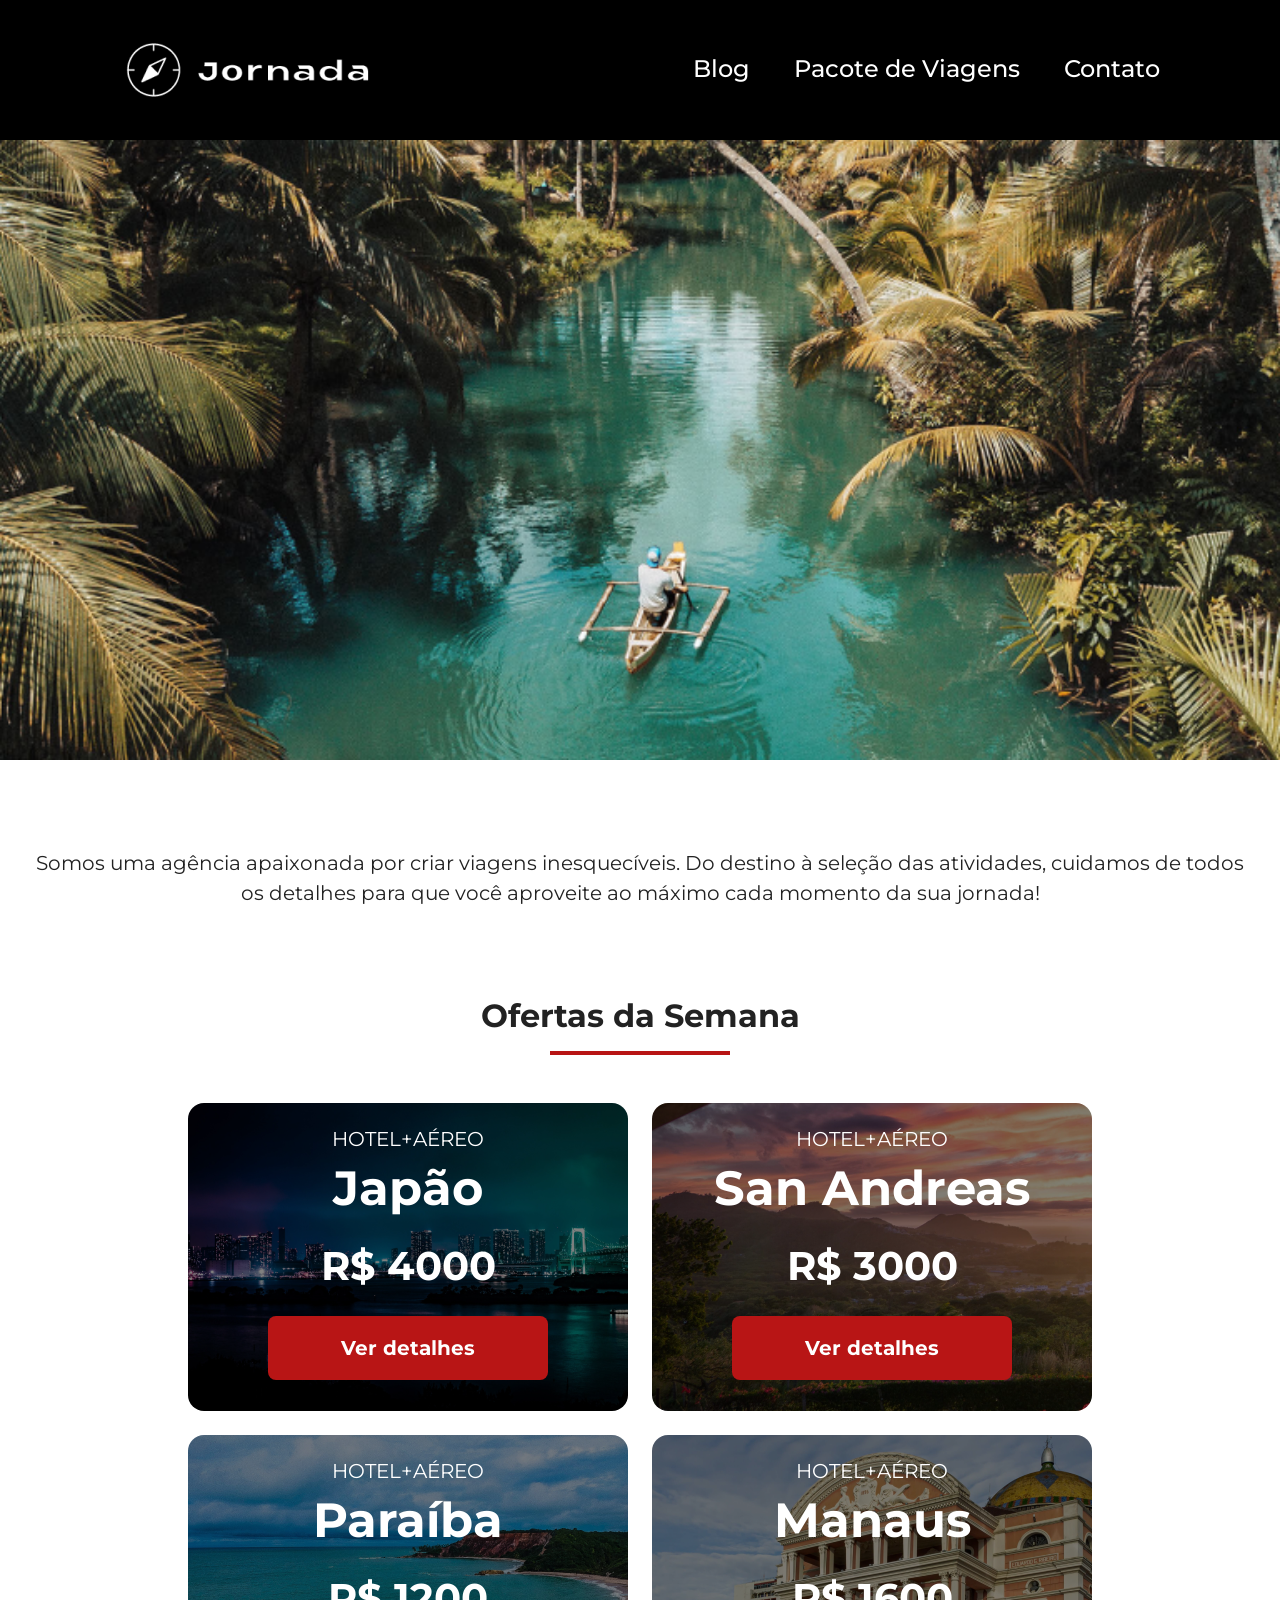
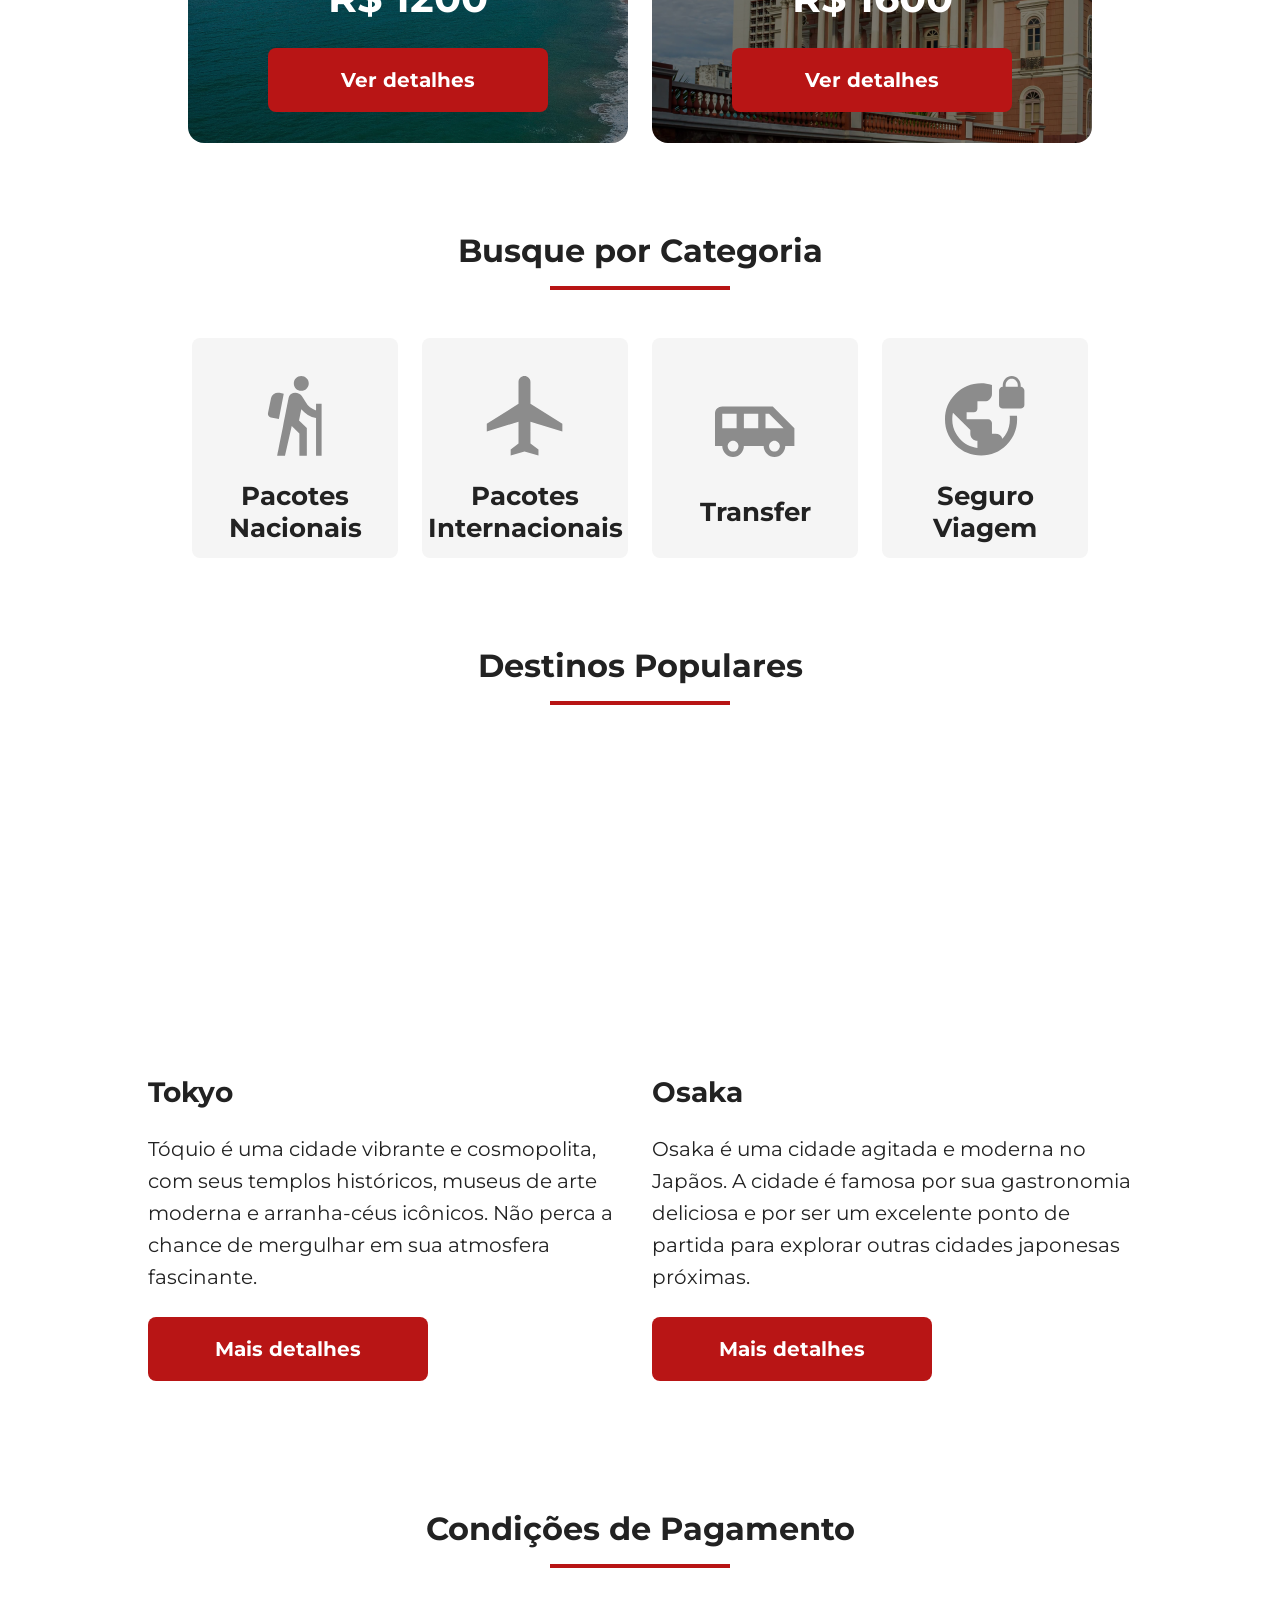
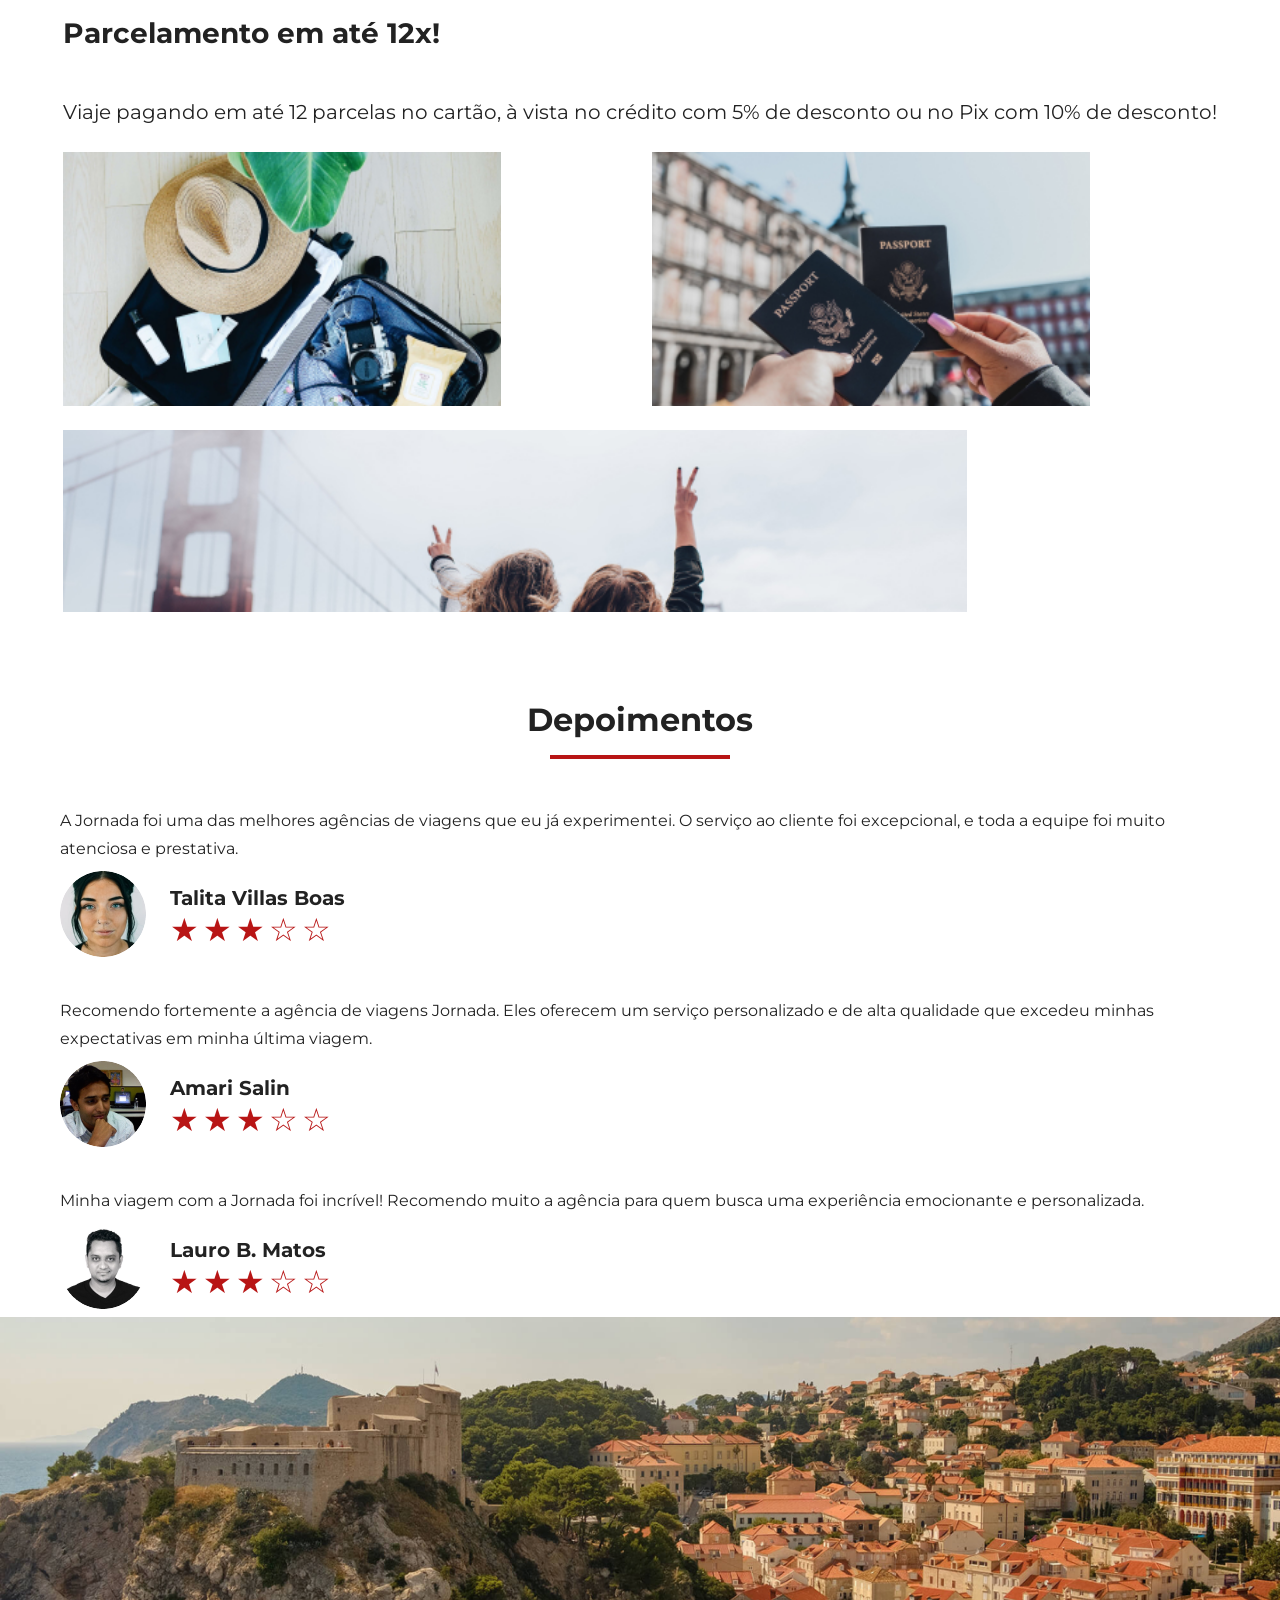
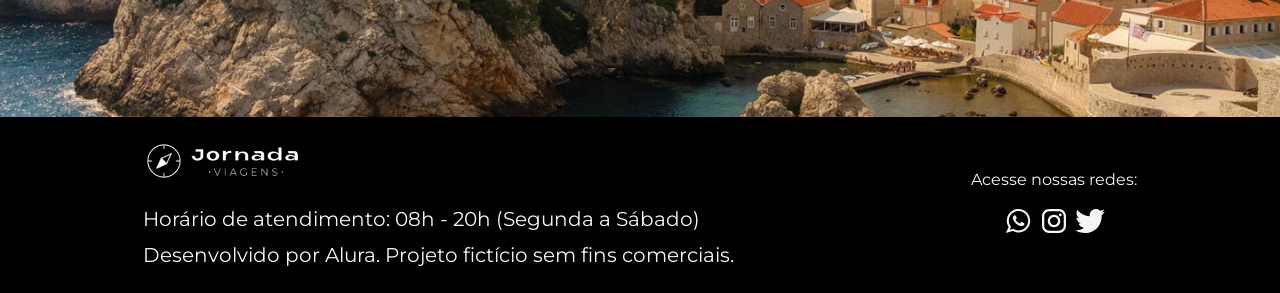
==== commit 22f1cb49: "Cria página de pacotes de viagem, estilização do hero responsivo" ====
--- a/index.html
+++ b/index.html
@@ -3,6 +3,31 @@
   <head>
     <meta charset="UTF-8" />
     <meta name="viewport" content="width=device-width, initial-scale=1.0" />
+
+    <!-- META Description -->
+    <meta
+      name="description"
+      content="Jornada Viagens, uma agência apaixonada por criar viagens inesquecíveis"
+    />
+
+    <!-- FAVICO -->
+    <link rel="shortcut icon" href="favico.png" type="image/x-icon" />
+
+    <!-- META OG - redes sociais -->
+    <meta name="og:title" content="Jornada Viagens" />
+    <meta
+      name="og:description"
+      content="Jornada Viagens, uma agência apaixonada por criar viagens inesquecíveis"
+    />
+    <meta
+      name="og:image"
+      content="https://github.com/fredcarderaro/jornada-viagens/img/Logo-branco.png"
+    />
+    <meta name="og:type" content="website" />
+    <meta
+      name="og:url"
+      content="https://github.com/fredcarderaro/jornada-viagens"
+    />
 
     <!-- CSS de estilização personalizada -->
     <link rel="stylesheet" href="./css/style.css" />
@@ -62,15 +87,15 @@
     <main>
       <session class="hero">
         <div class="hero-img"></div>
-        <h2>
+        <p>
           Somos uma agência apaixonada por criar viagens inesquecíveis. Do
           destino à seleção das atividades, cuidamos de todos os detalhes para
           que você aproveite ao máximo cada momento da sua jornada!
-        </h2>
+        </p>
       </session>
 
       <session class="offers">
-        <div class="section-title">
+        <div class="session-title">
           <h2>Ofertas da Semana</h2>
           <hr />
         </div>
@@ -131,7 +156,7 @@
       </session>
 
       <session class="categories">
-        <div class="section-title">
+        <div class="session-title">
           <h2>Busque por Categoria</h2>
           <hr />
         </div>
@@ -174,7 +199,7 @@
       </session>
 
       <session class="popular">
-        <div class="section-title">
+        <div class="session-title">
           <h2>Destinos Populares</h2>
           <hr />
         </div>
@@ -205,7 +230,7 @@
       </session>
 
       <session class="payments">
-        <div class="section-title">
+        <div class="session-title">
           <h2>Condições de Pagamento</h2>
           <hr />
         </div>
@@ -228,7 +253,7 @@
       </session>
 
       <session class="testimonials">
-        <div class="section-title">
+        <div class="session-title">
           <h2>Depoimentos</h2>
           <hr />
         </div>
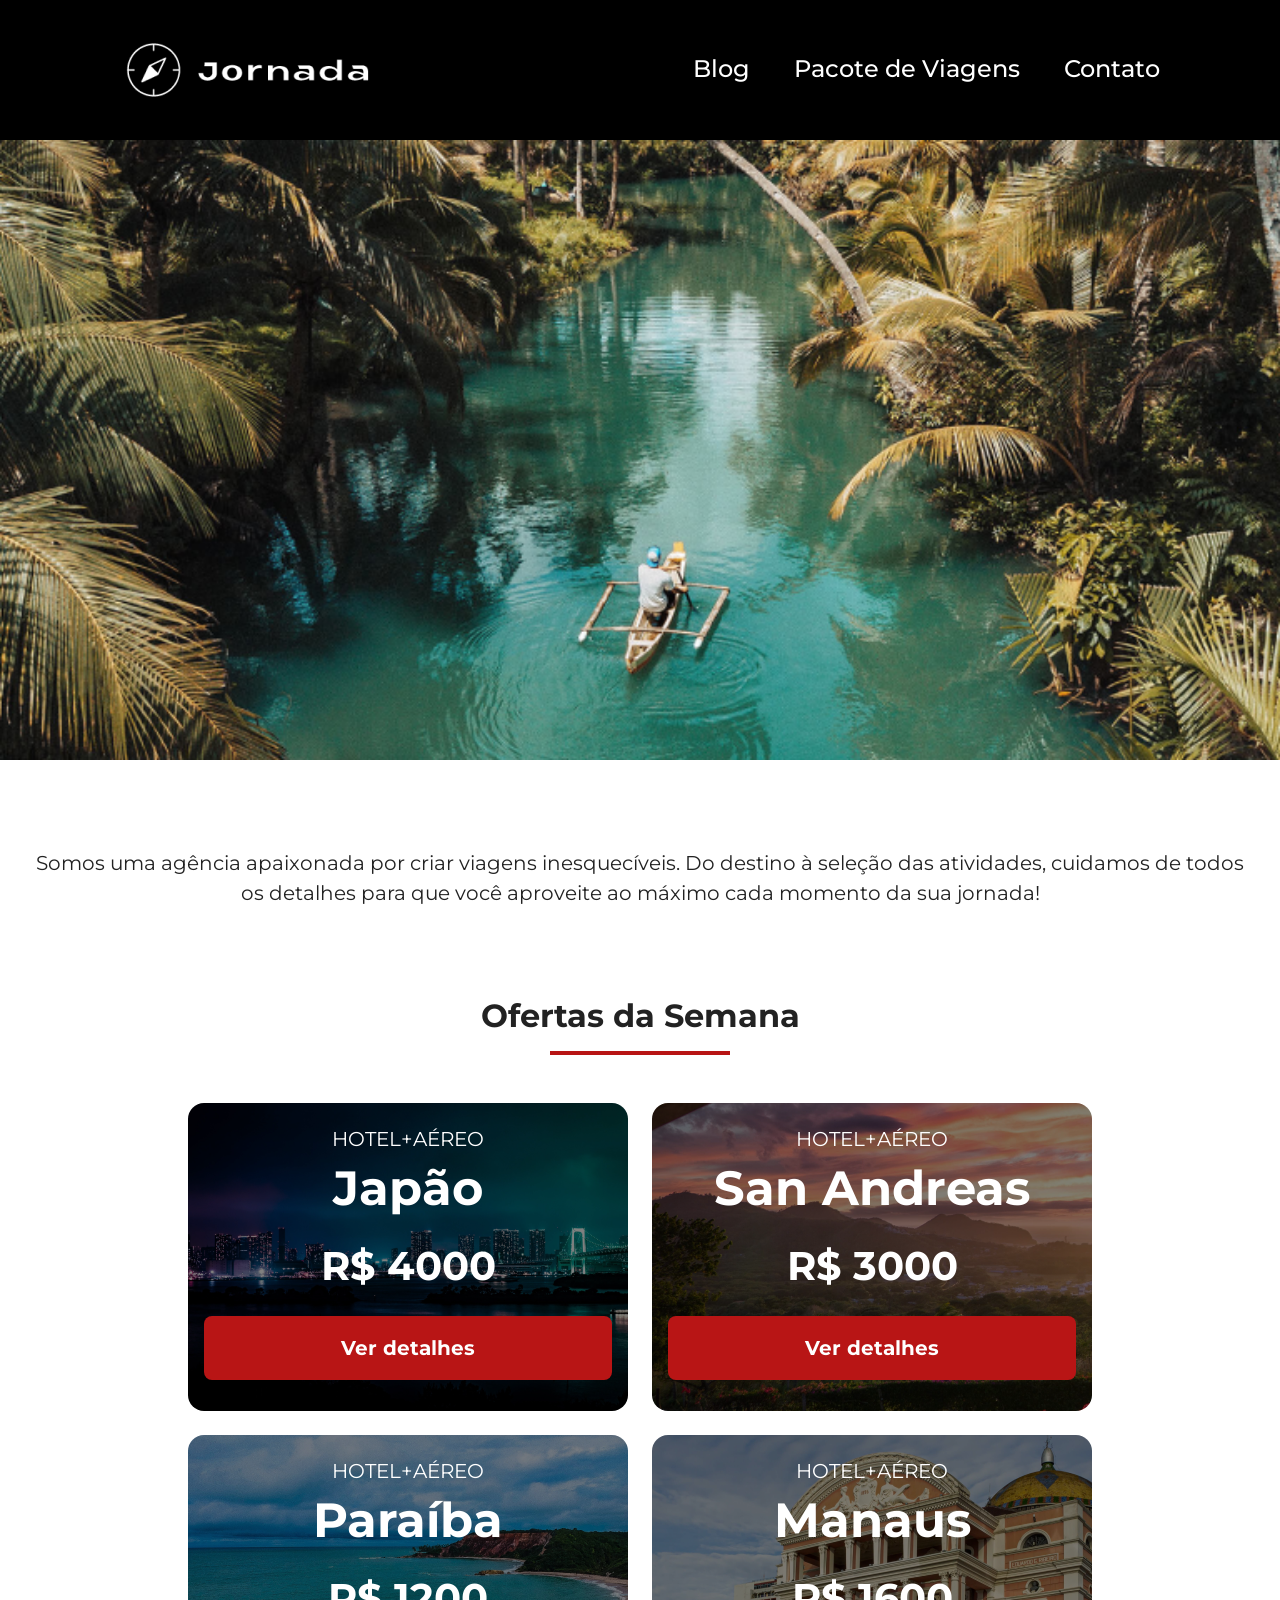
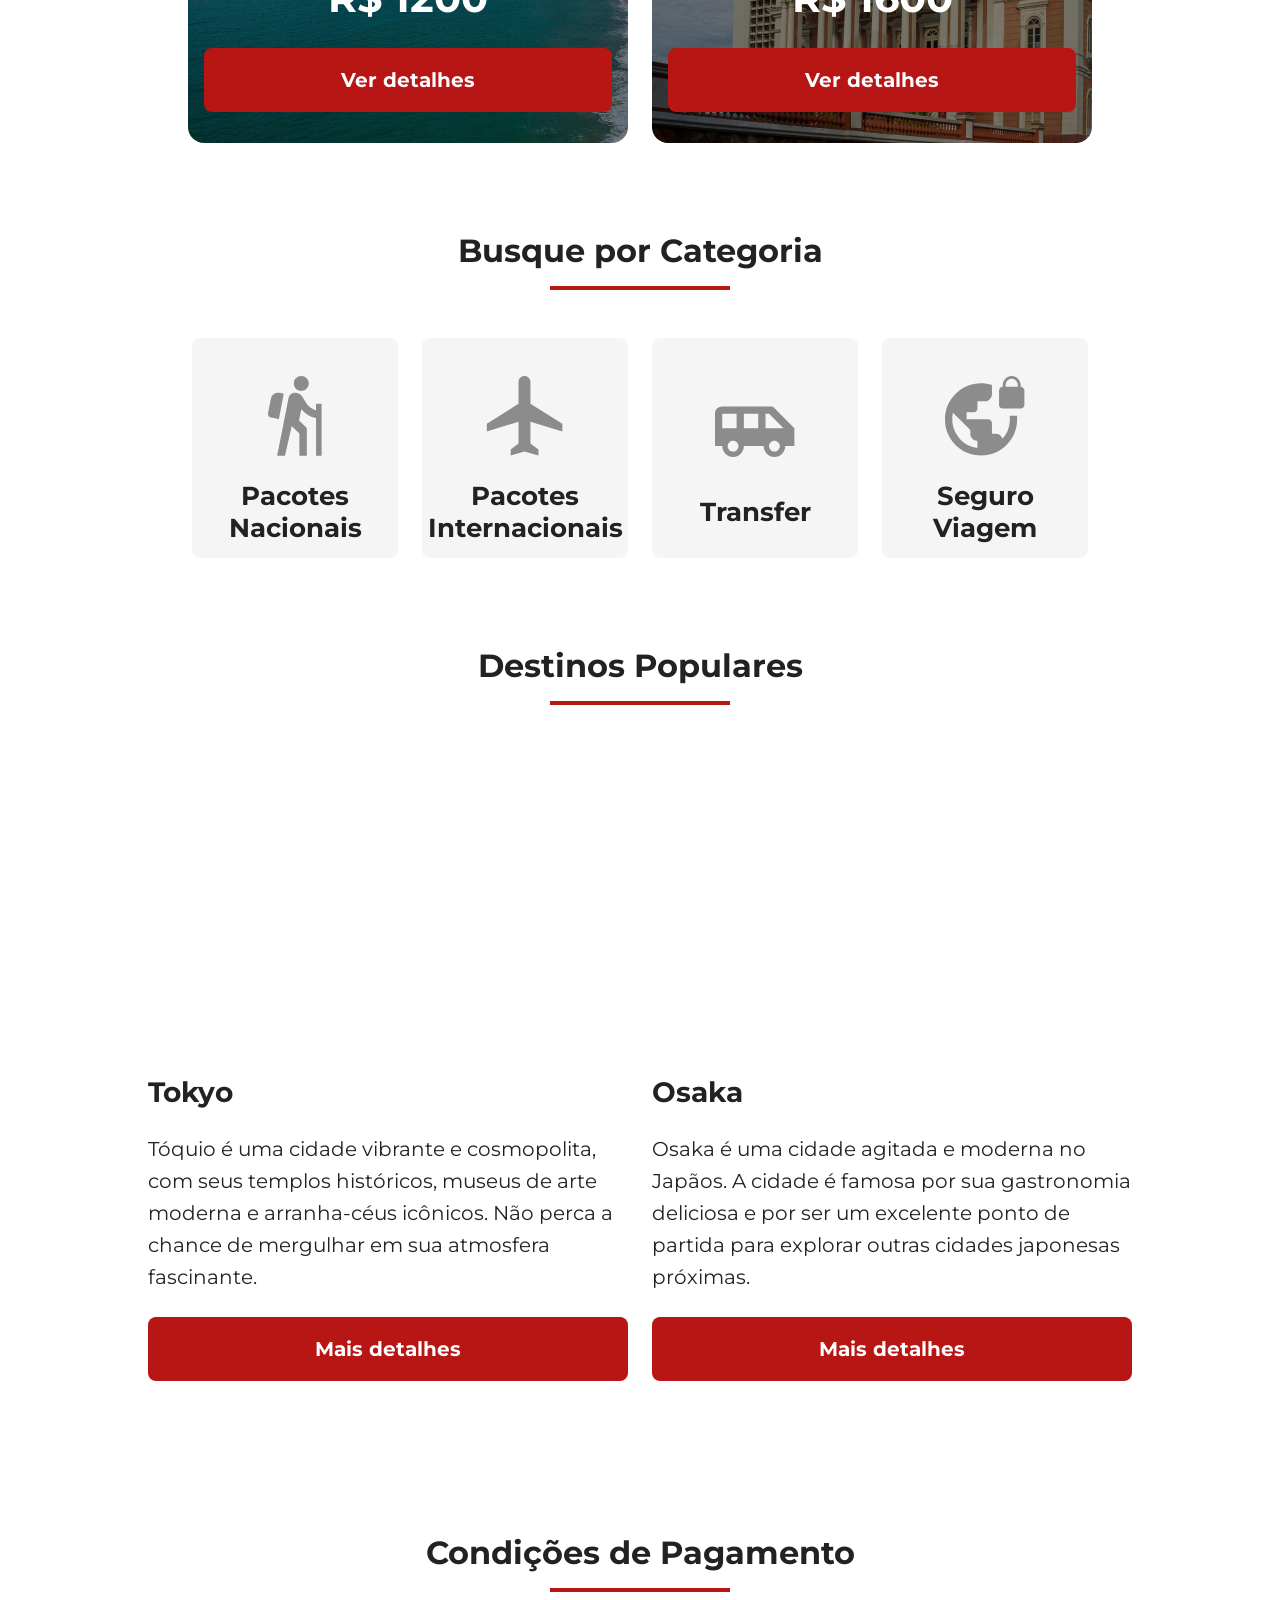
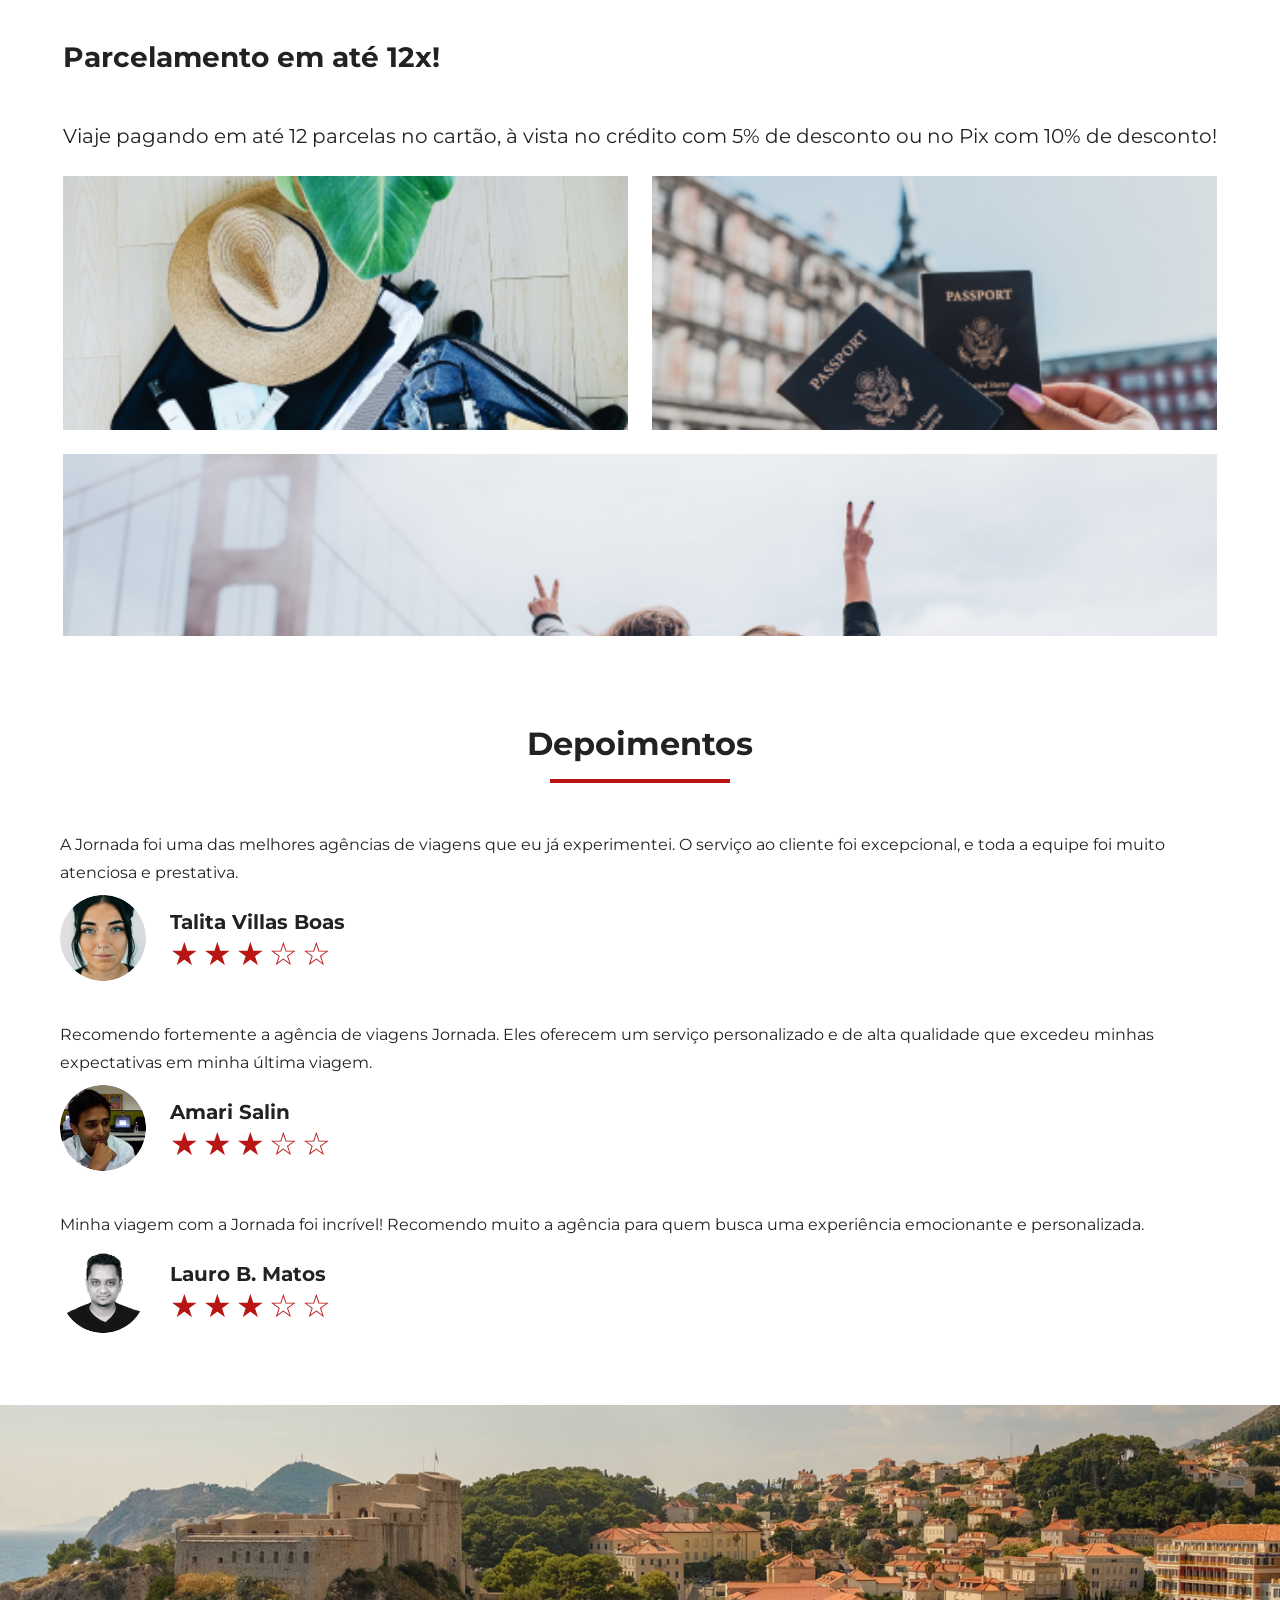
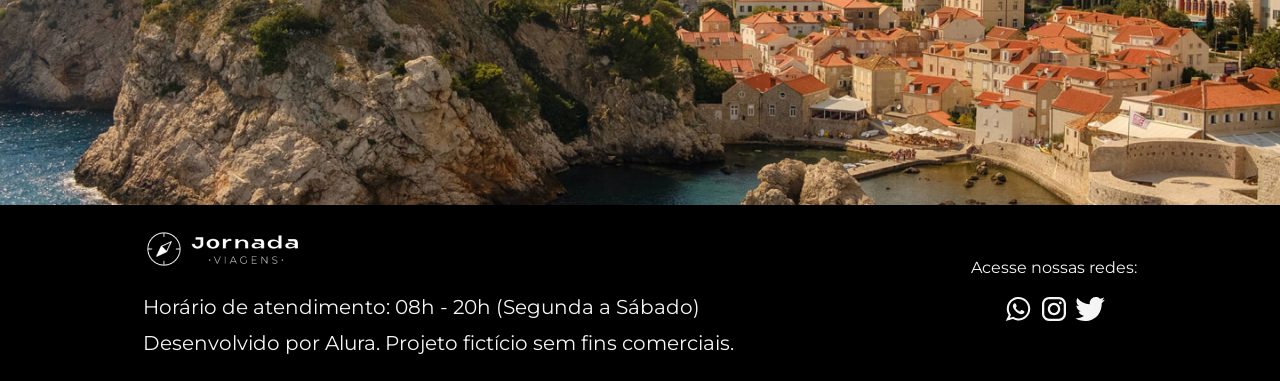
==== commit 450c9f79: "Cria sessao de pagamento com responsividade e correção melhoria do CSS" ====
--- a/index.html
+++ b/index.html
@@ -213,7 +213,9 @@
               históricos, museus de arte moderna e arranha-céus icônicos. Não
               perca a chance de mergulhar em sua atmosfera fascinante.
             </p>
-            <a href="#" title="Acessar mais detalhes de Tokio">Mais detalhes</a>
+            <a href="#" title="Acessar mais detalhes de Tokio" class="button"
+              >Mais detalhes</a
+            >
           </article>
 
           <article class="popular-destination">
@@ -224,7 +226,9 @@
               por sua gastronomia deliciosa e por ser um excelente ponto de
               partida para explorar outras cidades japonesas próximas.
             </p>
-            <a href="#" title="Acessar mais detalhes de Osaka">Mais detalhes</a>
+            <a href="#" title="Acessar mais detalhes de Osaka" class="button"
+              >Mais detalhes</a
+            >
           </article>
         </div>
       </session>
@@ -245,9 +249,9 @@
           </div>
 
           <div class="image-content">
-            <div class="image bag"></div>
-            <div class="image passport"></div>
-            <div class="image people"></div>
+            <div class="image montagem1"></div>
+            <div class="image montagem2"></div>
+            <div class="image montagem3"></div>
           </div>
         </div>
       </session>
